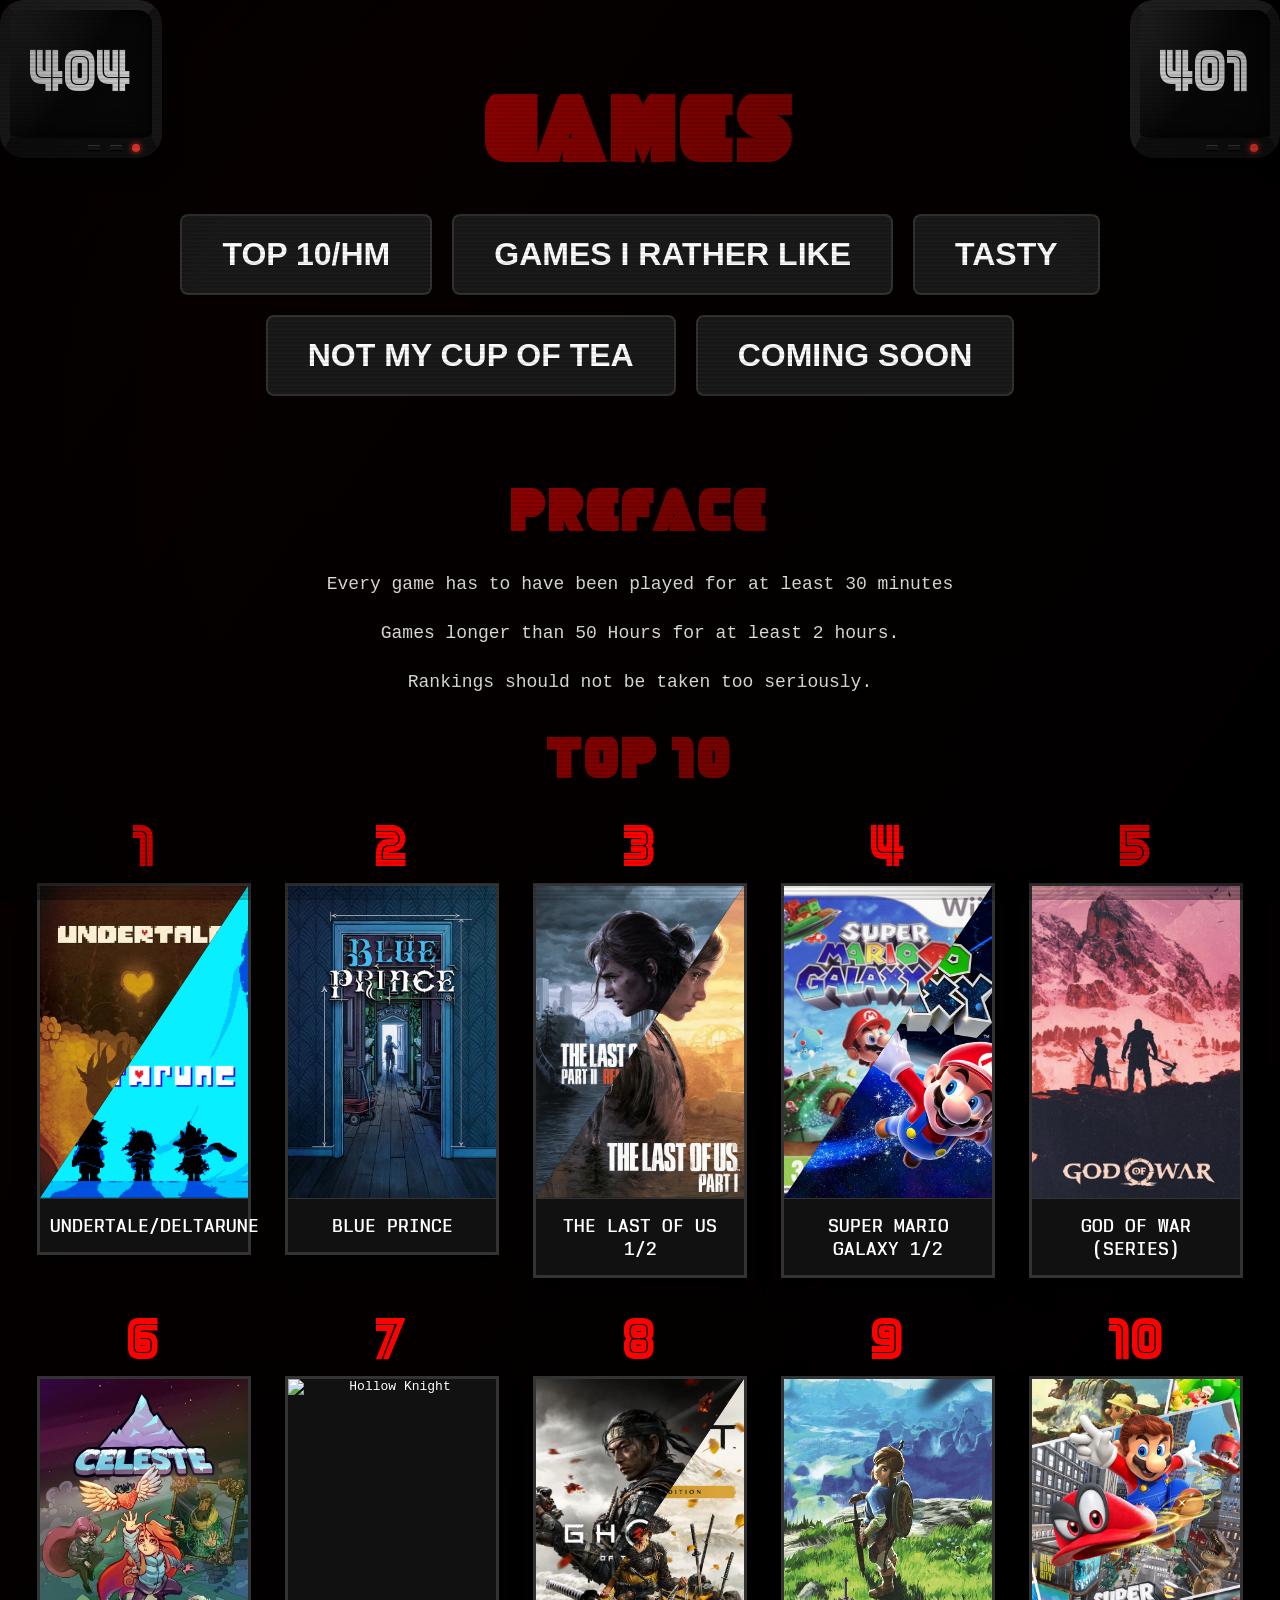
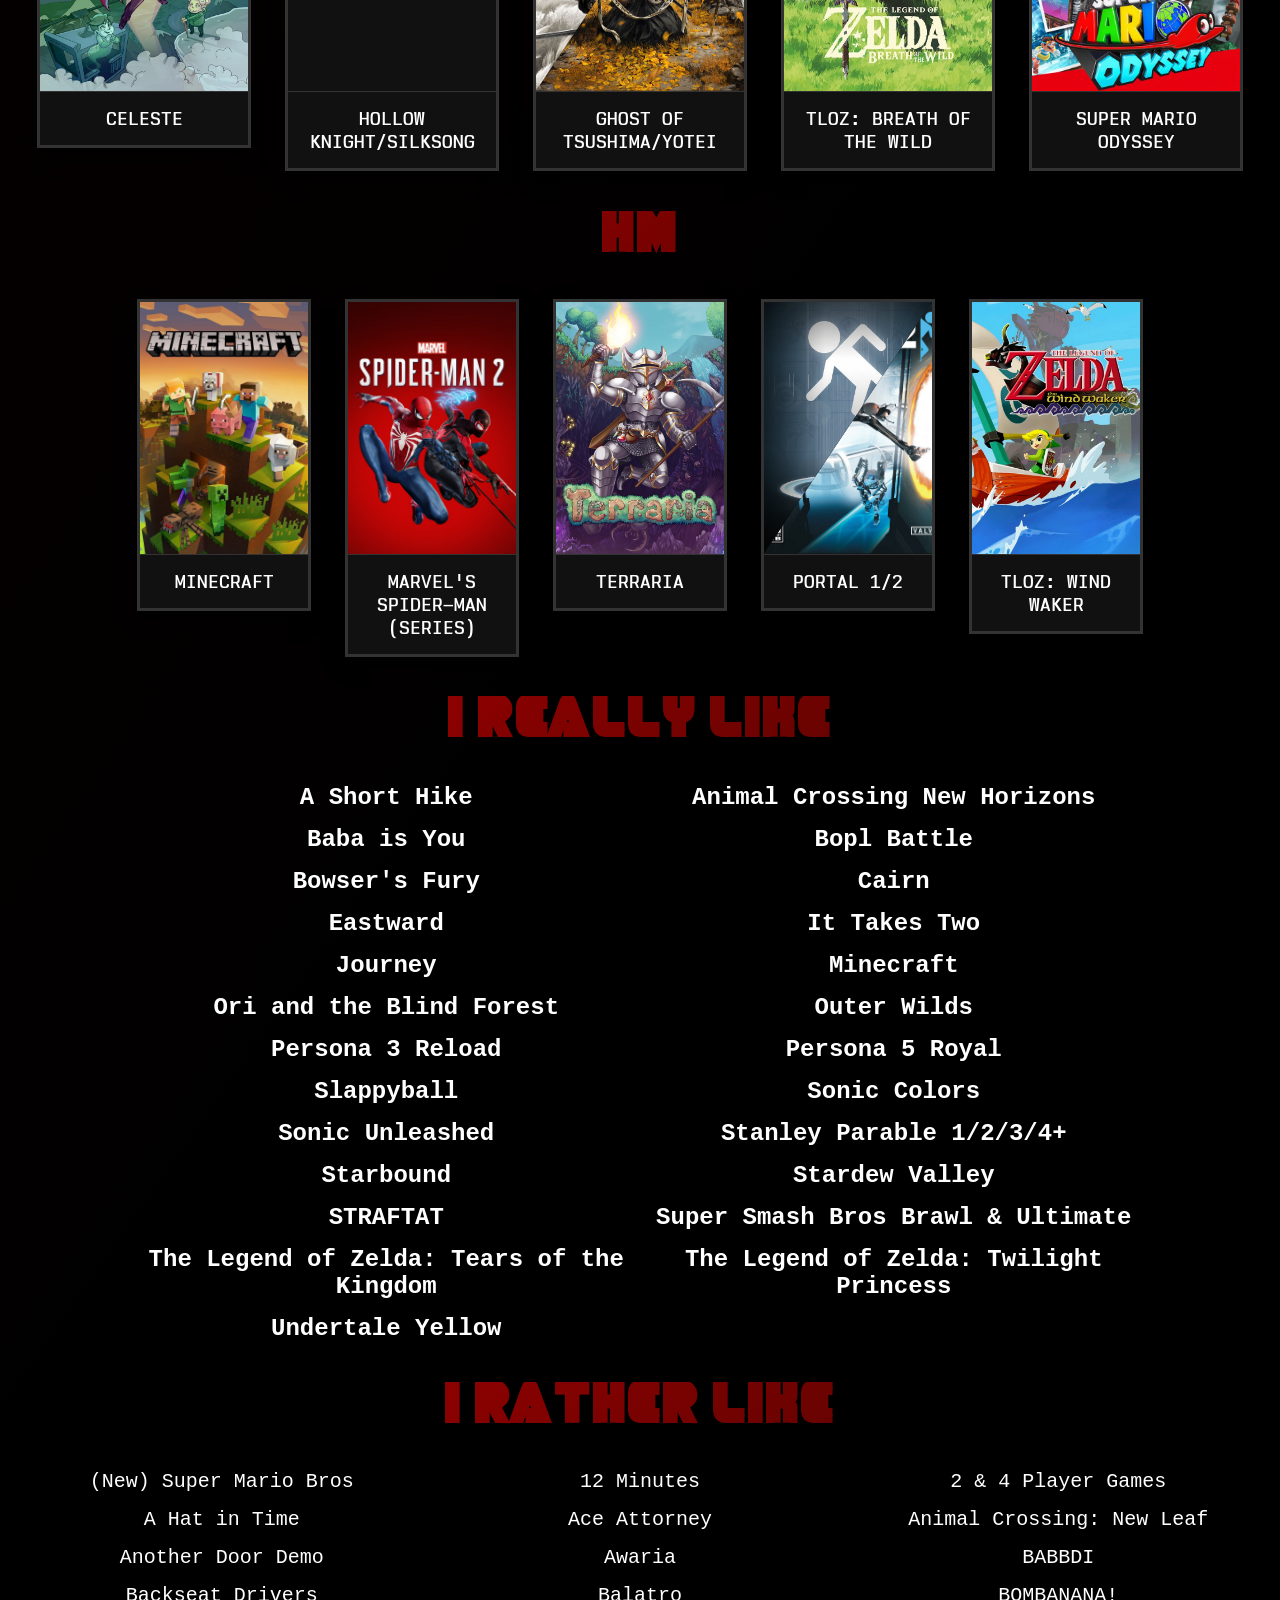
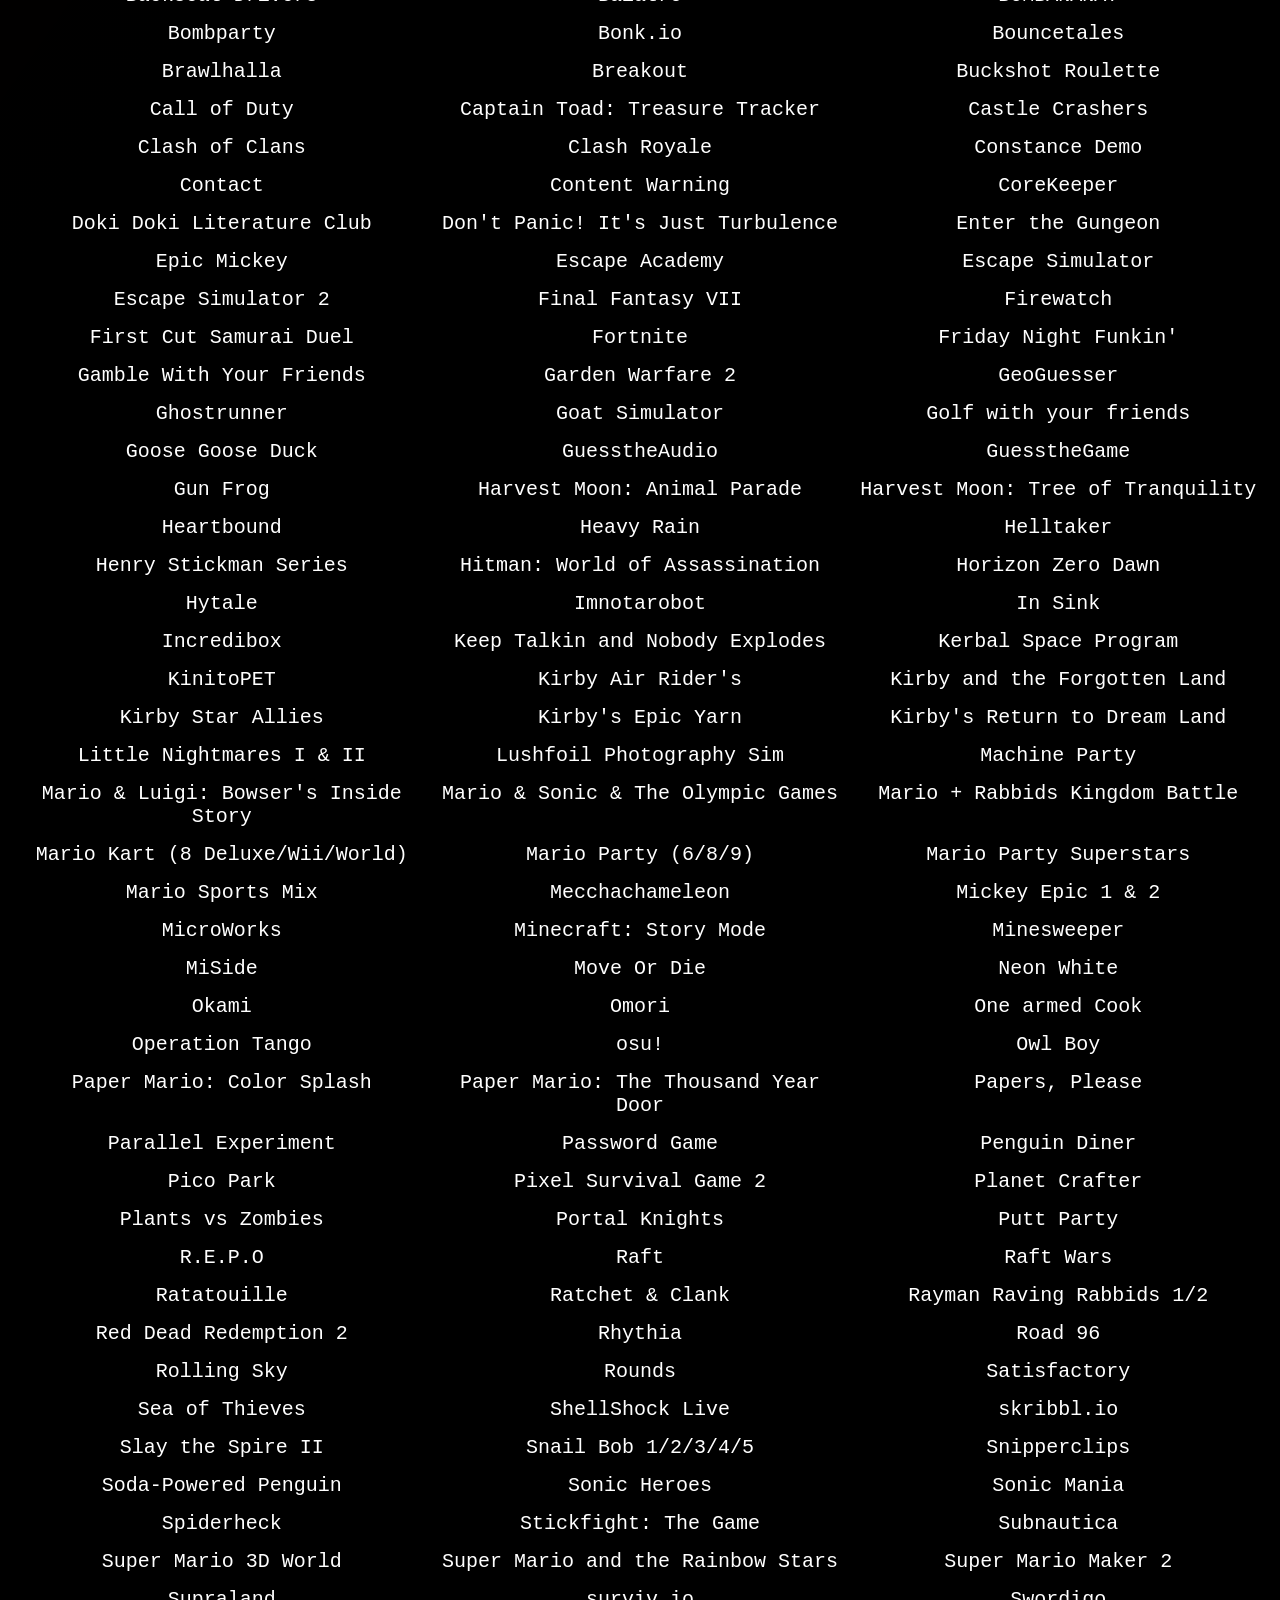
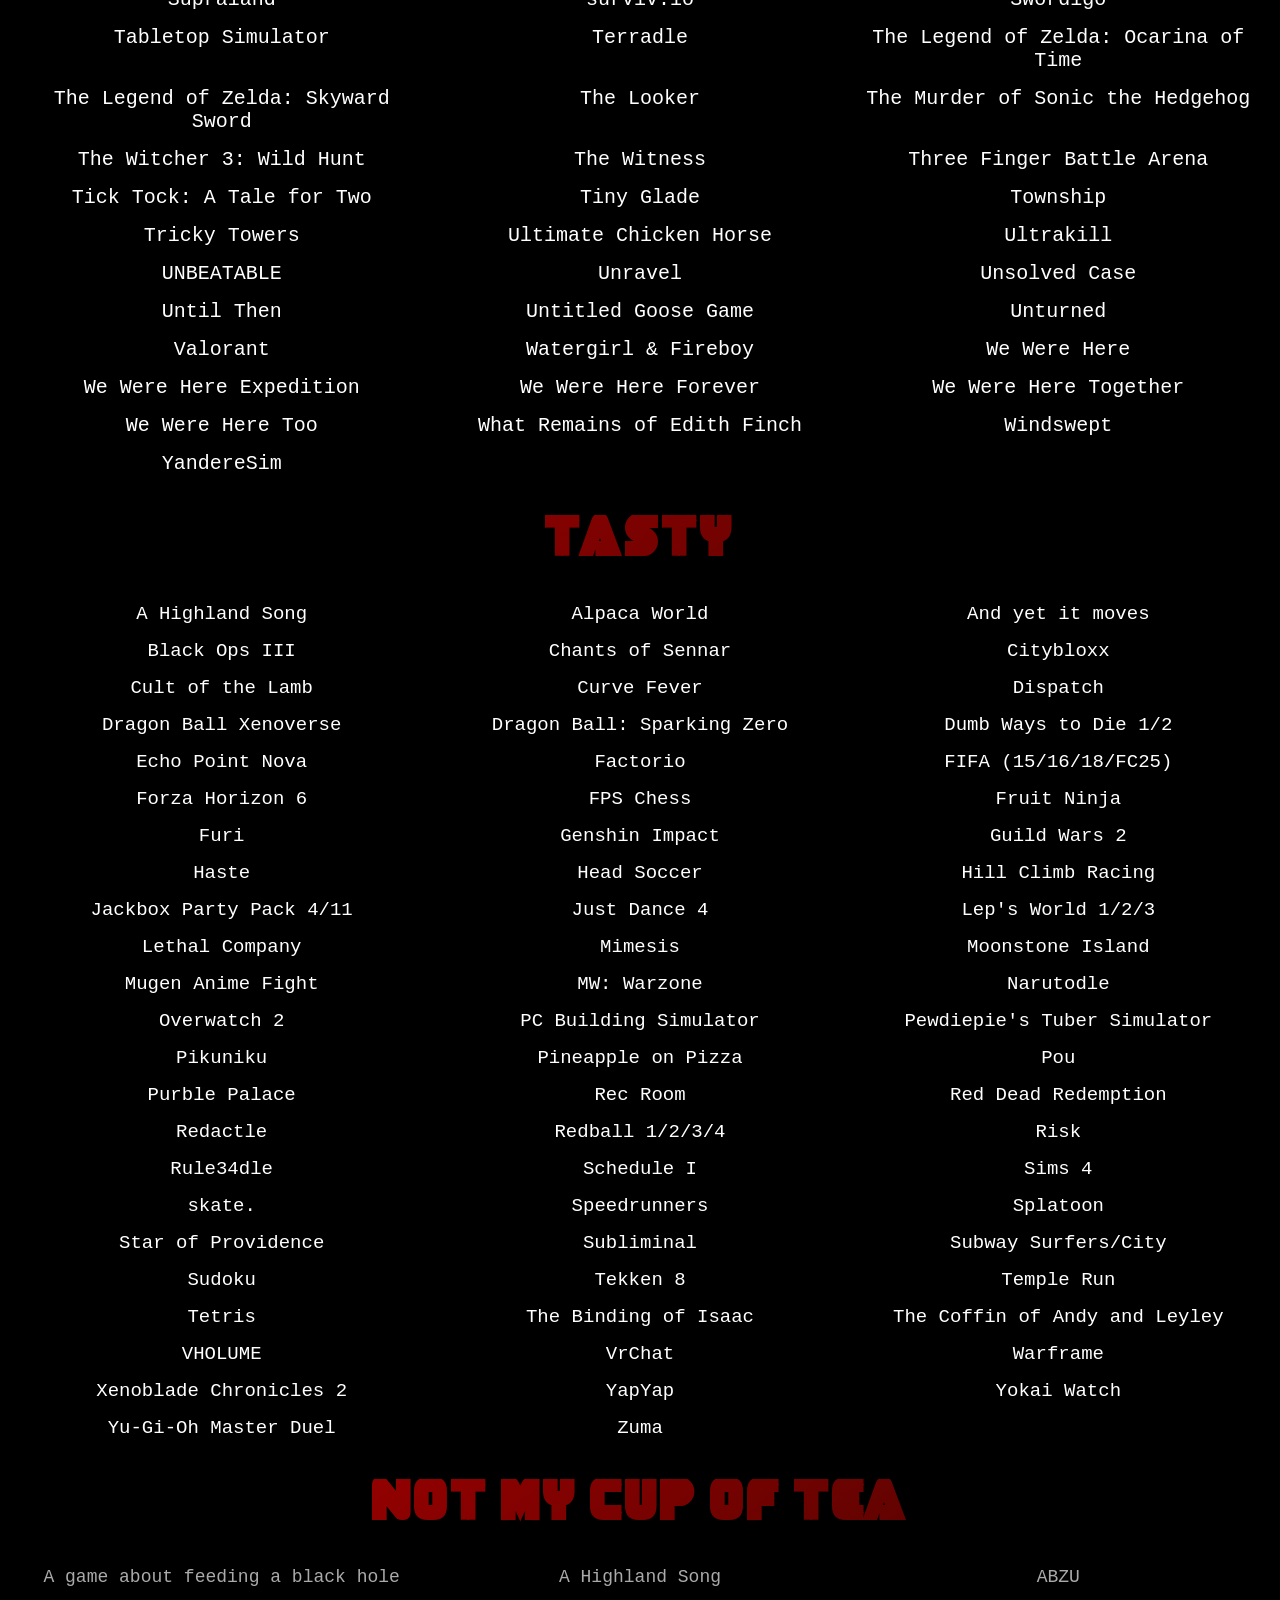
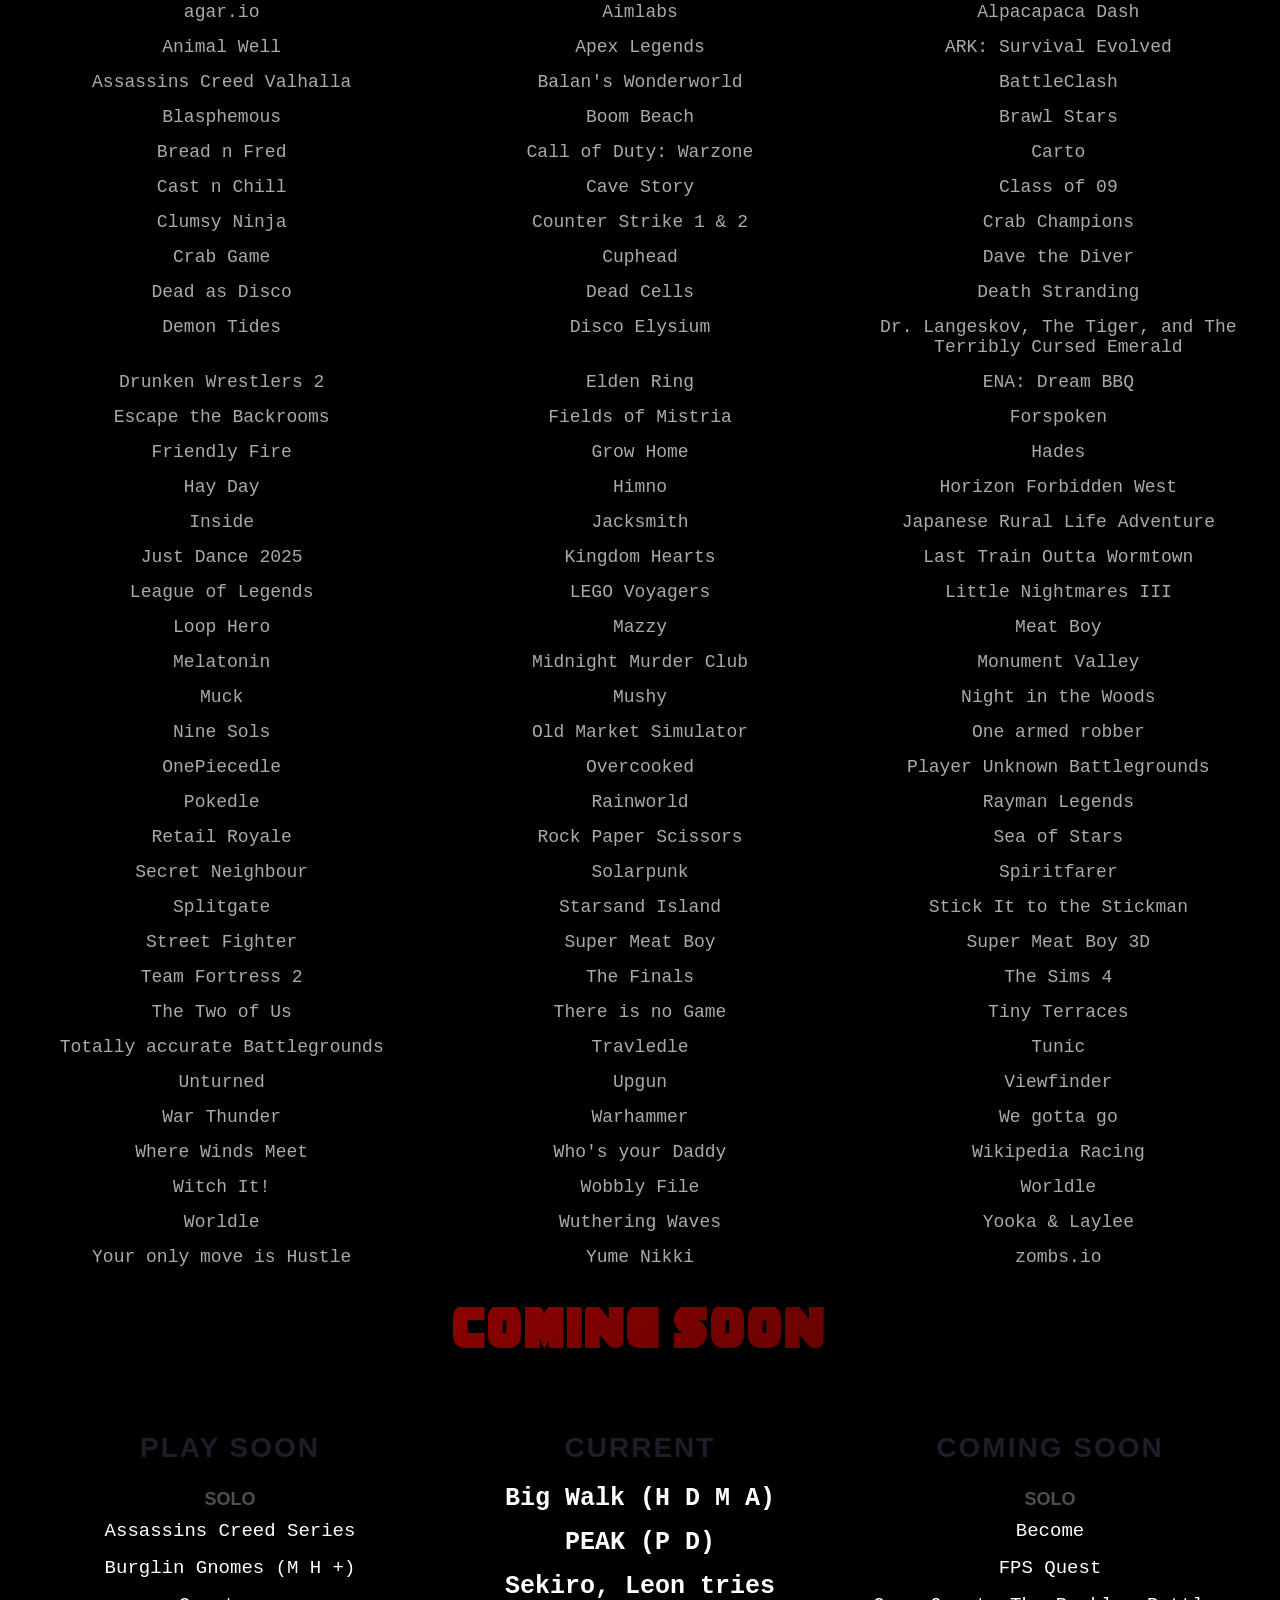
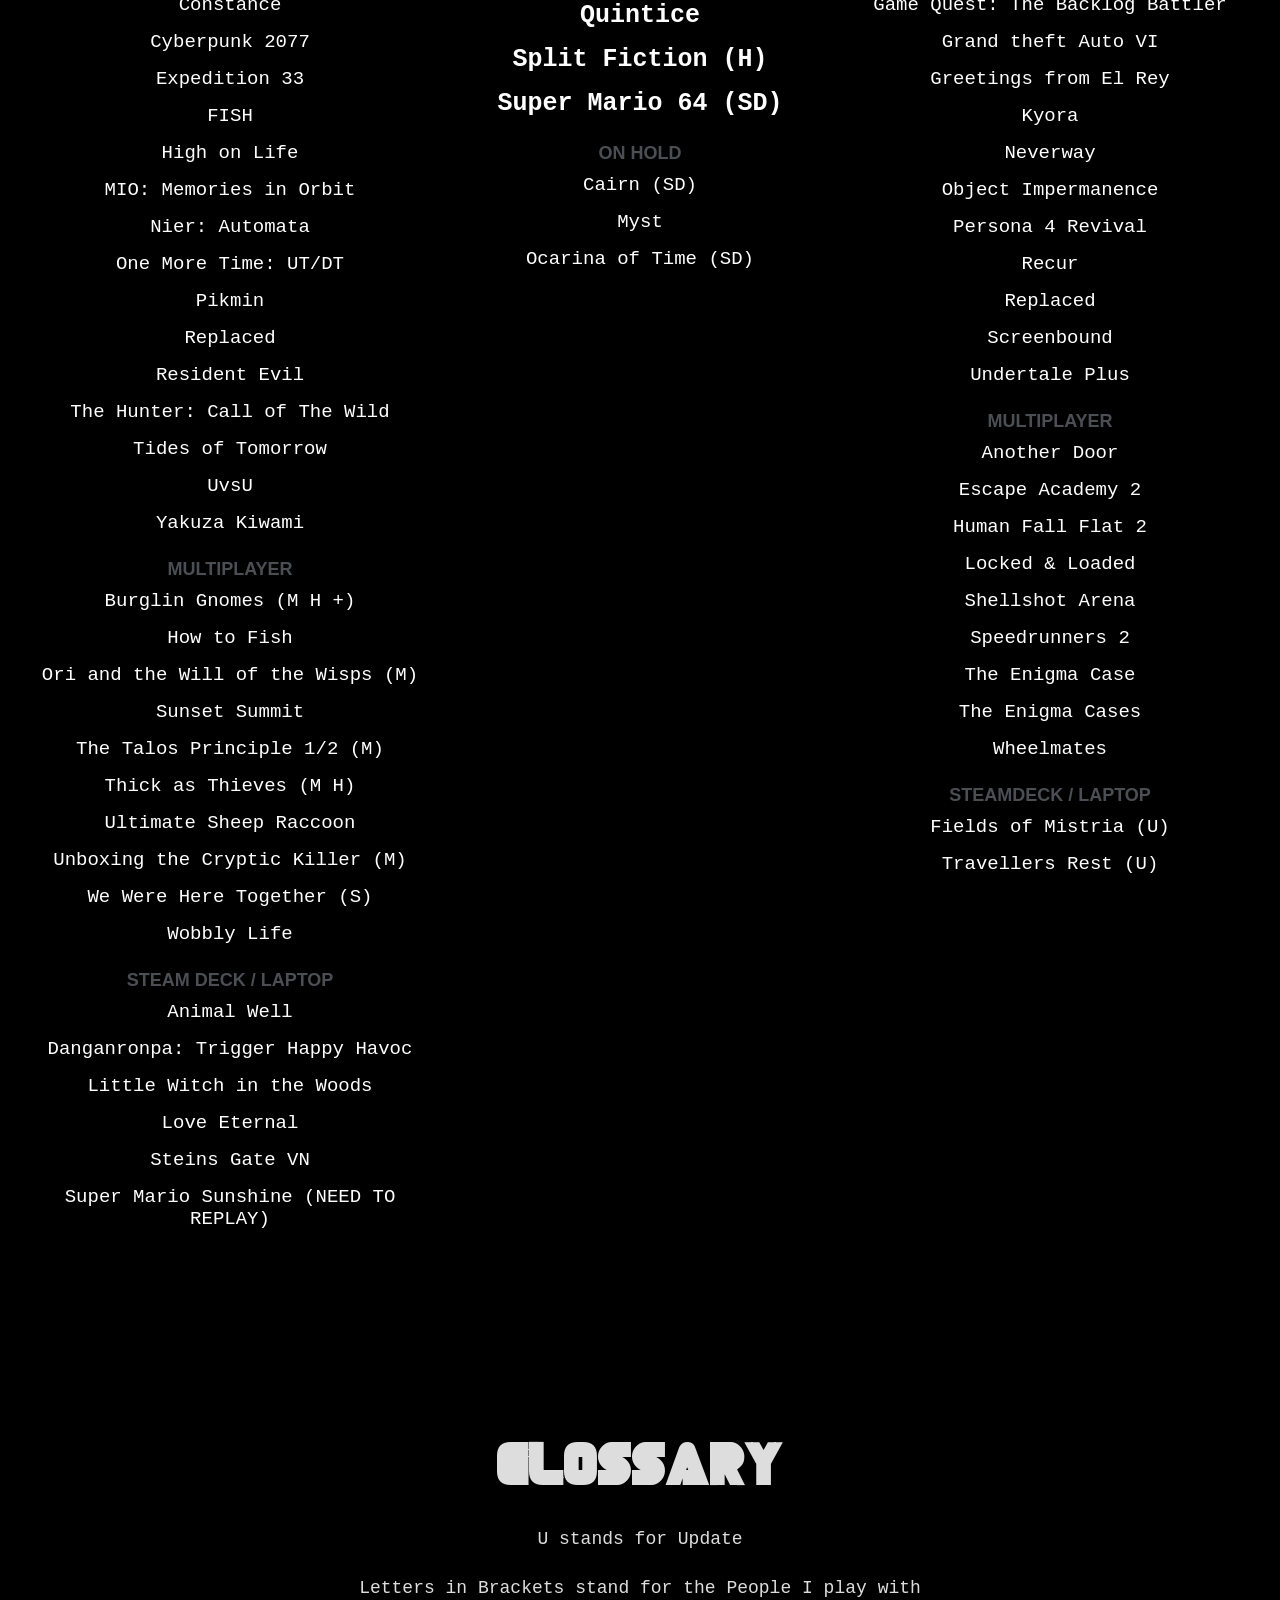
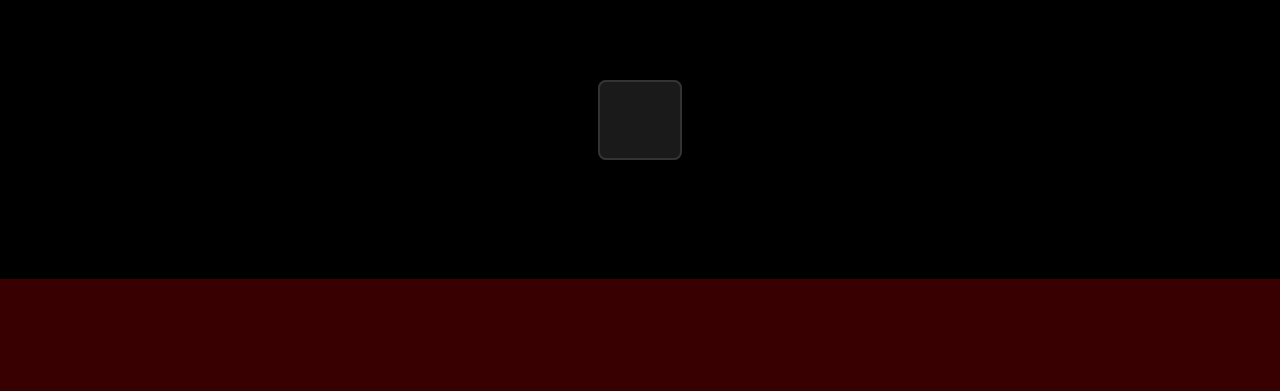
==== games.html @ c670c44f "Initial commit" ====
<!DOCTYPE html>
<html lang="en">
<head>
    <meta charset="UTF-8">
    <meta name="viewport" content="width=device-width, initial-scale=1.0">
    <title>Loe's Games</title>
    <link rel="stylesheet" href="style.css">
</head>
<body class="games-layout">

		        <a href="Loe404.html" class="back2">404
				
				<div class="control-panel">
        <div class="button"></div>
        <div class="button"></div>
        <div class="power-light"></div>
    </div>
				</a>
	
				<a href="admin.html" class="admin">401
				
						<div class="control-panel">
        <div class="button"></div>
        <div class="button"></div>
        <div class="power-light"></div>
		</div>
		</a>  
	</div>
	
	
    <h1>Games</h1>
    
	<nav class="table-of-contents">
        <a href="#top-10" class="toc-btn">Top 10/HM</a>
        <a href="#i-like" class="toc-btn">Games I Rather Like</a>
		<a href="#tasty" class="toc-btn">Tasty</a>
        <a href="#i-dislike" class="toc-btn">Not my Cup of Tea</a>
        <a href="#present" class="toc-btn">Coming Soon</a>
    </nav>
	
	<div id="preface" class="preface">
	
	<h2 class="preface-title"> Preface </h2>
	<p> Every game has to have been played for at least 30 minutes</p>
	<p> Games longer than 50 Hours for at least 2 hours. </p>
	<p> Rankings should not be taken too seriously. </p>
	
	</div>  <!-- PREFACE WITH TEXT EXPLAINING THE RULES -->
	
	<h2 id="top-10" class="section-title">Top 10</h2>
    
    <div class="games-shelf">
	
	<div class="game-item">
            <div class="game-rank">1</div> 
            <div class="cover-art-box split-cover">   <!-- first split cover --> <!-- first game top left, second bottom right -->
				<div class="image-wrapper">
                <img src="images/undertale-cover.jpg" alt="UNDERTALE" class="img-top-left" >
				
				<img src="images/deltarune-cover.png" alt="DELTARUNE" class="img-bottom-right" >
				</div>
                <div class="game-title">UNDERTALE/DELTARUNE</div>
            </div>
        </div>
	
	<div class="game-item">
            <div class="game-rank">2</div>
            <div class="cover-art-box">
                <img src="images/blueprince.jpg" alt="Blue Prince" loading="lazy">
                <div class="game-title">Blue Prince</div>
            </div>
        </div>
		
		
	<div class="game-item">
            <div class="game-rank">3</div>
			<div class="cover-art-box split-cover">   
			
            <div class="image-wrapper">
                <img src="images/tlou1-cover.jpg" alt="The Last of Us 1" class="img-bottom-right" >
				
				<img src="images/tlou2-cover.jpg" alt="The Last of Us 2" class="img-top-left">
				</div>
                <div class="game-title">The Last of Us 1/2</div>
            </div>
        </div>
		
	<div class="game-item">
            <div class="game-rank">4</div>
            <div class="cover-art-box split-cover">
                
            <div class="image-wrapper">
                <img src="images/mariogalaxy1-cover.jpg" alt="Mario Galaxy 1" class="img-bottom-right" >
				
				<img src="images/mariogalaxy2-cover.jpg" alt="Mario Galaxy 2" class="img-top-left">
				</div>
                <div class="game-title">Super Mario Galaxy 1/2</div>
            </div>
        </div>
		
	<div class="game-item">
            <div class="game-rank">5</div>
            <div class="cover-art-box">
                <img src="images/GodofWar.jpg" alt="God of War (Series)" loading="lazy">
                <div class="game-title">God of War (Series)</div>
            </div>
        </div>
		
	<div class="game-item">
            <div class="game-rank">6</div>
            <div class="cover-art-box">
                <img src="images/celeste.jpg" alt="Celeste" loading="lazy">
                <div class="game-title">Celeste</div>
            </div>
        </div>
		
	<div class="game-item">
            <div class="game-rank">7</div>
            <div class="cover-art-box split-cover">
                 <div class="image-wrapper">
                <img src="images/HollowKnight-cover.jpg" alt="Hollow Knight" class="img-top-left" >
				
				<img src="images/HollowKnightSilksong-cover.jpg" alt="Hollow Knight Silksong" class="img-bottom-right">
				</div>
				<div class="game-title">Hollow Knight/Silksong</div>
        </div>
		</div>
	<div class="game-item">
            <div class="game-rank">8</div>
            <div class="cover-art-box split-cover">
			<div class="image-wrapper">
                <img src="images/ghostoftsushima-cover.jpg" alt="Ghost of Tsushima" class="img-top-left">
				
				<img src="images/ghostofyotei-cover.jpg" alt="Ghost of Yotei" class="img-bottom-right">
			</div>
                <div class="game-title">Ghost of Tsushima/Yotei</div>  
            </div>
        </div>
		
	<div class="game-item">
            <div class="game-rank">9</div>
            <div class="cover-art-box">
                <img src="images/tloz-botw.jpg" alt="TLOZ: Breath of the Wild" loading="lazy">
                <div class="game-title">TLOZ: Breath of the Wild</div>
            </div>
        </div>
		
	<div class="game-item">
            <div class="game-rank">10</div>
            <div class="cover-art-box">
                <img src="images/mario-odyssey.jpg" alt="Super Mario Odyssey" loading="lazy">
                <div class="game-title">Super Mario Odyssey</div>
            </div>
        </div>
		
	
    </div>
	
		<h2 id="HM" class="section-title">HM</h2>

 <!-- HM A BIT SMALLER 5 GAMES -->
   <div class="HM-shelf">
   
    	<div class="HM-game-item">
            <div class="HM-cover-art-box">
                <img src="images/minecraft-cover.jpg" alt="" loading="lazy">
                <div class="HM-game-title">Minecraft</div>
            </div>
        </div>
		
		    	<div class="HM-game-item">
            <div class="HM-cover-art-box">
                <img src="images/marvelspiderman-cover.jpg" alt="" loading="lazy">
                <div class="HM-game-title">Marvel's Spider-man (Series)</div>
            </div>
        </div>
		
		    	<div class="HM-game-item">
            <div class="HM-cover-art-box">
                <img src="images/terraria-cover.png" alt="" loading="lazy">
                <div class="HM-game-title">Terraria</div>
            </div>
        </div>

		    	<div class="HM-game-item">
            <div class="HM-cover-art-box split-cover">
			  <div class="image-wrapper">
			<img src="images/portal1-cover.jpg" alt="Portal 1" class="img-top-left">
                <img src="images/portal2-cover.jpg" alt="Portal 2" class="img-bottom-right">
                
            </div>
			<div class="HM-game-title">Portal 1/2</div>
        </div>
		
		
		</div>
		    	<div class="HM-game-item">
            <div class="HM-cover-art-box">
                <img src="images/windwaker-cover.jpg" alt="" loading="lazy">
                <div class="HM-game-title">TLOZ: Wind Waker</div>
            </div>
        </div>
		
 </div>
   <!-- I REALLY LIKE I LIEK AND NOT MY CUP OF TEA -->
   
   <div class="text-tiers-container">
   
   	<h2 id="i-really-like" class="section-title">I Really Like</h2>
	
	<div id="grid-really-like" class="tier-grid">
    <!-- JavaScript does the rest-->
	</div>
	
	<h2 id="i-like" class="section-title">I Rather Like</h2>
    <div id="grid-like" class="tier-grid">
    <!-- JavaScript does the rest-->
    </div>
	
	<h2 id="tasty" class="section-title">Tasty</h2>
    <div id="grid-tasty" class="tier-grid">
    <!-- JavaScript does the rest -->
  </div>
  
   	<h2 id="i-dislike" class="section-title">Not my Cup of Tea</h2>
	<div id="grid-dislike" class="tier-grid">
    <!-- JavaScript does the rest -->
  </div>

	</div> 
	<!-- END OF THE THREE -->
	
	
	<h2 id="present" class="section-title">Coming Soon</h2>
	
	<div class="three-column-layout"> <!-- big grid -->
	
	<div class="layout-column"> <!-- left -->
	
		<h4>PLAY SOON</h4>
		
		<h5>Solo</h5>
	<div id="grid-playsoon" class="tier-grid narrow-grid">
    <!-- JavaScript does the rest-->
    </div>
	
		<h5>Multiplayer</h5>
		<div id="grid-playsoonM" class="tier-grid narrow-grid">
    <!-- JavaScript does the rest-->
    </div>
	    <h5>Steam Deck / Laptop</h5>
	<div id="grid-playsoonSD" class="tier-grid narrow-grid">
    <!-- JavaScript does the rest-->
    </div>
	
	</div>
	
	<div class="layout-column">  <!-- MIDDLE -->
	
	
		<h4>CURRENT</h4>
		
		<div id="grid-current" class="tier-grid narrow-grid">
    <!-- JavaScript does the rest-->
    </div>
			<h5> ON HOLD </h5>
		<div id="grid-onhold" class="tier-grid narrow-grid">
    <!-- JavaScript does the rest-->
    </div>
	
	</div>
	
		<div class="layout-column"> <!-- RIGHT -->
	
	  <h4>COMING SOON</h4>
	  		<h5>Solo</h5>

	<div id="grid-comesoon" class="tier-grid narrow-grid">
    <!-- JavaScript does the rest-->
    </div>
			<h5>Multiplayer</h5>
     <div id="grid-comesoonM" class="tier-grid narrow-grid">
    <!-- JavaScript does the rest-->
    </div>
	
	   <h5>Steamdeck / Laptop</h5>

	     <div id="grid-comesoonSD" class="tier-grid narrow-grid">
    <!-- JavaScript does the rest-->
    </div>
	
	</div> 
	
	
	</div>
		
	<div id="glossary" class="glossary">
	
	<h3 class="glossary-title"> Glossary </h3>
	
		<p> U stands for Update </p>
        <p> Letters in Brackets stand for the People I play with </p>

	</div>
	
	
    <div style="text-align: center; margin: 100px 0;">
        <a href="games.html" class="toc-btn"></a>
    </div>
	
	<script src="script.js"></script>  <!-- MIGHT HAVE TO BE AT THE ACTUAL END -->

</body>
</html>
---- style.css ----
@font-face {
		font-family: 'mr-robot';
		src: url('fonts/mr-robot.ttf') format('truetype'); 
}

@font-face {
	font-family: 'NordwandMono';
		src: url('fonts/NordwandMono-SemiBold.ttf') format('truetype'); 
}

body /*the base*/ {
    font-family: monospace; 
    text-align: center;
    background-color: #050505;
    color: #ffffff;
	margin: 0; /* no more browser margin */
	min-height: 100vh; /* forced fit*/
    padding: 40px 20px;
	box-sizing: border-box; 
	
		background: linear-gradient(		/*the light from top left */
	125deg, 
        rgba(0, 0, 0, 0.85) 0%, 
        rgba(0, 0, 0, 1) 30%
    );
}

.container-grid {
    display: grid;
    grid-template-columns: repeat(2, 1fr); /*2 equal columns */
    gap: 20px; /* Space between */
    max-width: 600px;
    margin: 40px auto 0 auto; /* Centers */
}

.card::before {
	content: "";
    position: absolute;
    top: 0;
    left: 0;
    width: 100%;
    height: 100%;
	
	background: linear-gradient(
	125deg, 
        rgba(255, 255, 255, 0.15) 0%, 
        rgba(255, 255, 255, 0) 50%
    );
	pointer-events: none;
	z-index: 1;
	
	border-radius: 14px 14px 4px 4px;
}
.card {
    background-color: #0a0a0a;
    padding: 40px 20px;
    border-radius: 24px;
    text-decoration: none; /* Removes blue */
    color: inherit; /* color inherited */
	
	border-top: 10px solid #2a2a2a;  /*crt screens effect*/
	border-left: 10px solid #222;
    border-right: 10px solid #1a1a1a;
    border-bottom: 20px solid #111;
	position: relative;
	/* overflow: hidden; */
	
	box-shadow: 
        inset 0 0 25px rgba(0, 0, 0, 0.9), 
        0 8px 20px rgba(0, 0, 0, 0.7);
		
    transition: transform 0.3s ease, box-shadow 0.3s ease;    /* hover effect smooth */
	/* box-shadow: 0 4px 15px rgba(0,0,0,0.6); old one*/
}

/* hover over a container */
.card:hover {
    transform: translateY(-8px); /*slightly up */
    box-shadow: 0 12px 24px rgba(0, 0, 0, 0.6); /* shadow  */
    background-color: #252525; /* lightens */
}

.card h2 {
    font-family: 'Montserrat', sans-serif;
	font-weight: 900;
    letter-spacing: 3px;
    margin-bottom: 5px; 
	font-size: 35px;
	text-transform: uppercase;
	
	position: relative;
    z-index: 2;
}

.card p {
	font-family: 'NordwandMono', monospace;
	opacity: 0; 
    transform: translateY(10px); 
    transition: all 0.3s ease;

	position: relative;
	z-index: 2;	
}
.card:hover p {
	opacity: 1;
	transform: translateY(0);
}

h1 {
	font-family: 'mr-robot', monospace;
	font-size: 5rem;
	letter-spacing: 3px;
	text-transform: uppercase;
	margin-bottom: 40px;
	
	-webkit-background-clip: text;  /*gradient */
	background-clip: text;
	background-image: linear-gradient(320deg, #440401, #af0000); /*so all light comes from same direction*/
	
	color: transparent;
}


body:after /*crt effect*/ {
	content: "";
	position: fixed; /* locks it to the screen even if you scroll */
	top: 0;
	left: 0;
	width: 100vw;
	height: 100vh;
	pointer-events: none; /*click through effect */
	z-index: 99; 
	background: 
		repeating-linear-gradient(
			to bottom,
			rgba(255, 255, 255, 0),
            rgba(255, 255, 255, 0) 2px,
            rgba(0, 0, 0, 0.1) 2px,
            rgba(0, 0, 0, 0.1) 4px
        ),
        radial-gradient(
            circle, 
            rgba(0,0,0,0) 60%, 
            rgba(0,0,0,0.4) 100%
        );
		
		background-size: auto, 100% 100%;
    background-repeat: repeat, no-repeat;
}

.control-panel {
	position: absolute;
    bottom: -14px; 
    right: 12px;
    display: flex;
    gap: 10px; 
    align-items: center;
    z-index: 3; /* above glare */
}

.button {
    width: 12px;
    height: 4px;
    background-color: #1a1a1a;
    border-top: 1px solid #3a3a3a;
    border-bottom: 1px solid #000; 
    border-radius: 1px;
}

.power-light {
    width: 8px;
    height: 8px;
    border-radius: 50%;
    background-color: #ff3b30; 
    box-shadow: 0 0 6px #ff3b30; 
    transition: background-color 0.3s ease, box-shadow 0.3s ease;
}

.card:hover .power-light {
    background-color: #34c759; 
    box-shadow: 0 0 10px #34c759; 
}







/* GAMES HTML FILE --------------------------------------------- */

 body.games-layout {
	background-color: #380001;
	min-height: 1000vh;
	
}



h2 {
	font-family: 'mr-robot', monospace;
	font-size: 6rem;
	letter-spacing: 3px;
	text-transform: uppercase;
	margin-bottom: 40px;
	
	-webkit-background-clip: text;  /*gradient */
	background-clip: text;
	background-image: linear-gradient(320deg, #440401, #af0000); /*so all light comes from same direction*/
	
	color: transparent;
	text-align: center;
}

.table-of-contents {
    display: flex;
    flex-wrap: wrap; 
    gap: 20px;
    justify-content: center; 
    margin: 40px 0 80px 0; 
}

/* Buttons */
.toc-btn {
    font-family: 'Montserrat', sans-serif;
    font-weight: 900;
    font-size: 2rem;
    color: #ffffff;
    text-decoration: none;
    text-transform: uppercase;
    padding: 20px 40px;
    background-color: #1a1a1a;          /*TO DO: NEEDS SOME WORK */
    border: 2px solid #333;
    border-radius: 8px;
    transition: all 0.2s ease;
}

/* Hover Effect */
.toc-btn:hover {
    background-color: #ffffff;
    color: #000000; /* Inverts */
    transform: scale(1.05); /* enlarges */
}

/* Section Titles */
.section-title {
    font-family: 'mr-robot', monospace; 
    font-size: 3rem;
    margin-bottom: 40px;
    text-align: position;
}
/* SHEEELF */
.games-shelf {
    display: grid;
    /* automatically fits as many 200px columns as possible. If the screen shrinks, they wrap to the next row. */
    grid-template-columns: repeat(auto-fit, minmax(200px, 1fr));
    gap: 40px;
    max-width: 1200px;
    margin: 0 auto; /* Centers */
    padding: 0 20px;
}
/*  single game block */
.game-item {
    display: flex;
    flex-direction: column;
    align-items: center;
}
.game-rank {
    font-family: 'mr-robot', monospace; 
    font-size: 3rem;
    color: #ff0000;    /* TO DO: MAYBE DARKEN */
    margin-bottom: 10px;
}
/*  Frame */
.cover-art-box {
    width: 100%;
    border: 3px solid #333; /* thin frame */
    box-shadow: 0 8px 16px rgba(0, 0, 0, 0.8); /* shadow*/
    background-color: #111;
    display: flex;
    flex-direction: column;
}

/* The Image itself */
.cover-art-box img {
    width: 100%;
    aspect-ratio: 2 / 3; /* Forces standard vertical cover dimensions */
    object-fit: cover; /* Prevents the image from stretching weirdly */
    border-bottom: 1px solid #333; /* The line separating the image from the title box */
}

/* The Connected Name Box */
.game-title {
    font-family: 'NordwandMono', monospace; 
    text-align: center;
    padding: 15px 10px;
    font-size: 1.1rem;
    color: #fff;
    text-transform: uppercase;
}




/* BACK BUTTON V2 */
.back2::before {
	content: "";
    position: absolute;
    top: 0;
    left: 0;
    width: 100%;
    height: 100%;
	
	background: linear-gradient(
	125deg, 
        rgba(255, 255, 255, 0.15) 0%, 
        rgba(255, 255, 255, 0) 50%
    );
	pointer-events: none;
	z-index: 1;
	
	border-radius: 14px 14px 4px 4px;
}
.back2 {
    font-family: 'mr-robot', monospace; 
    font-size: 3rem;
    margin-bottom: 40px;
    text-align: center;
	
	
    background-color: #0a0a0a;
    padding: 40px 20px;
    border-radius: 24px;
    text-decoration: none; /* Removes blue */
    color: inherit; /* color inherited */
	
	border-top: 10px solid #2a2a2a;  /*crt screens effect*/
	border-left: 10px solid #222;
    border-right: 10px solid #1a1a1a;
    border-bottom: 20px solid #111;

	position: absolute;
	top: 0;
	left: 0;
	/* overflow: hidden; */
	
	box-shadow: 
        inset 0 0 25px rgba(0, 0, 0, 0.9), 
        0 8px 20px rgba(0, 0, 0, 0.7);
		
    transition: transform 0.3s ease, box-shadow 0.3s ease;    /* hover effect smooth */
	/* box-shadow: 0 4px 15px rgba(0,0,0,0.6); old one*/
}
.back2:hover {
    transform: translateY(-8px); /*slightly up */
    box-shadow: 0 12px 24px rgba(0, 0, 0, 0.6); /* shadow  */
    background-color: #252525; /* lightens */
}

.back2:hover .power-light {
    background-color: #34c759; 
    box-shadow: 0 0 10px #34c759; 
}

   /* ADMIN BUTTON */
   
   .admin::before {
	content: "";
    position: absolute;
    top: 0;
    left: 0;
    width: 100%;
    height: 100%;
	
	background: linear-gradient(
	125deg, 
        rgba(255, 255, 255, 0.15) 0%, 
        rgba(255, 255, 255, 0) 50%
    );
	pointer-events: none;
	z-index: 1;
	
	border-radius: 14px 14px 4px 4px;
}
.admin {
    font-family: 'mr-robot', monospace; 
    font-size: 3rem;
    margin-bottom: 40px;
	
	
    background-color: #0a0a0a;
    padding: 40px 20px;
    border-radius: 24px;
    text-decoration: none; /* Removes blue */
    color: inherit; /* color inherited */
	
	border-top: 10px solid #2a2a2a;  /*crt screens effect*/
	border-left: 10px solid #222;
    border-right: 10px solid #1a1a1a;
    border-bottom: 20px solid #111;
	position: absolute;
	top: 0;
	right: 0;
	/* overflow: hidden; */
	
	box-shadow: 
        inset 0 0 25px rgba(0, 0, 0, 0.9), 
        0 8px 20px rgba(0, 0, 0, 0.7);
		
    transition: transform 0.3s ease, box-shadow 0.3s ease;    /* hover effect smooth */
	/* box-shadow: 0 4px 15px rgba(0,0,0,0.6); old one*/
}
.admin:hover {
    transform: translateY(-8px); /*slightly up */
    box-shadow: 0 12px 24px rgba(0, 0, 0, 0.6); /* shadow  */
    background-color: #252525; /* lightens */
}

.admin:hover .power-light {
    background-color: #34c759; 
    box-shadow: 0 0 10px #34c759; 
}

 
/* --------------------- HM SHELF --------------------------- */

.HM-shelf {
    display: grid;
    grid-template-columns: repeat(auto-fit, minmax(100px, 1fr));
    gap: 40px;
    max-width: 1000px;
    margin: 0 auto; 
    padding: 0 20px;
}
/*  single game block */
.HM-game-item {
    display: flex;
    flex-direction: column;
    align-items: center;
}
/* NOT NEEDED PROB? .HM-game-rank {
    font-family: 'mr-robot', monospace; 
    font-size: 3rem;
    color: #ff0000;    /* TO DO: MAYBE DARKEN */
  /*  margin-bottom: 10px;
} */ 
/*  Frame */
.HM-cover-art-box {
    width: 100%;
    border: 3px solid #333; /* thin frame */
    box-shadow: 0 8px 16px rgba(0, 0, 0, 0.8); /* shadow*/
    background-color: #111;
    display: flex;
    flex-direction: column;
}

/* The Image itself */
.HM-cover-art-box img {
    width: 100%;
    aspect-ratio: 2 / 3; /* Forces standard vertical cover dimensions */
    object-fit: cover; /* Prevents the image from stretching weirdly */
    border-bottom: 1px solid #333; /* The line separating the image from the title box */
}

/* The Connected Name Box */
.HM-game-title {
    font-family: 'NordwandMono', monospace; 
    text-align: center;
    padding: 15px 10px;
    font-size: 1.1rem;
    color: #fff;
    text-transform: uppercase;
}


/* IMAAAAAAAAAAAAAAAAAAGES ---------------------------- */

.split-cover .image-wrapper {
    position: relative;
    width: 100%;
    aspect-ratio: 2 / 3;
    border-bottom: 1px solid #333; 
}

.split-cover .image-wrapper img {
    position: absolute;
    top: 0;
    left: 0;
    width: 100%;
    height: 100%;
    object-fit: cover;
    border-bottom: none; /* removes border */
}

.split-cover .img-top-left {
    clip-path: polygon(0 0, 100% 0, 0 100%);
    z-index: 2; /* on top */
}

.split-cover .img-bottom-right {
    clip-path: polygon(100% 0, 100% 100%, 0 100%);
    z-index: 1;
}

/* .split-cover .image-wrapper::after {
    content: "";
    position: absolute;
    top: 0;
    left: 0;
    width: 100%;
    height: 100%;
    background: linear-gradient(to top left, transparent 49.5%, #ff0000 49.5%, #ff0000 50.5%, transparent 50.5%);
    z-index: 3;
    pointer-events: none;
} */




/* THE TIER CONTAINERSSSSSSSSSSSSSSSSSSSSSSSSSSSSSSSSSSSSSSSSSSS */

/* 1. Base Grid Setup */
.tier-grid {
  display: grid;
  gap: 15px; /* Adds space between the games */
  max-width: 1000px; /* Controls how far out the columns spread */
  margin: 0 auto; /* Centers the entire grid container on the page */
  justify-items: center; /* Centers the text horizontally inside its column */
  text-align: center; 
}

/* 2. Set Column Layouts */
#grid-really-like {
  grid-template-columns: repeat(2, 1fr); /* 2 equal columns */
}

#grid-like, #grid-dislike, #grid-tasty {
  max-width: 1500px;
  grid-template-columns: repeat(3, 1fr); /* 3 equal columns */
}

/* 3. Text Styling */
#grid-really-like div {
  font-size: 24px;
  font-weight: bold;
}

#grid-like div {
  font-size: 20px;
}

#grid-tasty div {
  font-size: 19px;
}

#grid-playsoon, #grid-comesoon, #grid-playsoonSD, #grid-playsoonM, #grid-comesoonSD, #grid-comesoonM, #grid-onhold div {
  font-size: 19px;
}

#grid-dislike div {
  max-width: 1500px;
  font-size: 18px;
  color: #aaaaaa;
}

#grid-current div {
  font-size: 25px;
  font-weight: bold;
}


/* Container holding three */
.three-column-layout {
  display: grid;
  grid-template-columns: repeat(3, 1fr);
  gap: 30px;
  max-width: 1200px; 
  margin: 40px auto;
  align-items: start; /* Prevents columnsstretching vertically */
}

.layout-column h4 {
  color: #1d1e27;
  font-family: Impact, sans-serif;
  text-transform: uppercase;
  letter-spacing: 2px;
  text-align: center;
  margin-bottom: 20px;
  font-size: 28px;
}

.layout-column h5 {
  color: #4b4e53;
  font-family: Impact, sans-serif;
  text-transform: uppercase;
  text-align: center;
  margin-top: 25px;
  margin-bottom: 10px;
  font-size: 18px;
}

.narrow-grid {
  grid-template-columns: 1fr !important; /* Forces lists to be single column */
  font-size: 16px;
}

/*preface and glossary */

.preface-title {
    font-family: 'mr-robot', monospace; 
    font-size: 3rem;
    margin-bottom: 10px;
    text-align: position;
}

.glossary-title {
    font-family: 'mr-robot', monospace; 
    font-size: 3rem;
	margin-top: 200px;
    margin-bottom: 10px;
    text-align: position;
}

.glossary {
  max-width: 800px; /* Prevents the text from stretching too far across the screen */
  margin: 40px auto; /* Adds space above/below and centers the block on the page */
  color: #dddddd; /* A soft white/grey is usually better for reading than pure white */
  line-height: 1.6; /* Adds breathing room between the lines of text */
  text-align: center; /* Change this to 'left' if you prefer a traditional look */
}

.glossary p {
  margin-bottom: 20px; /* Controls the space between paragraphs */
    font-size: 18px;

}

.preface {
  max-width: 800px; /* Prevents the text from stretching too far across the screen */
  margin: 40px auto; /* Adds space above/below and centers the block on the page */
  color: #dddddd; /* A soft white/grey is usually better for reading than pure white */
  line-height: 1.6; /* Adds breathing room between the lines of text */
  text-align: center; /* Change this to 'left' if you prefer a traditional look */
}

.preface p {
  margin-bottom: 20px; /* Controls the space between paragraphs */
  font-size: 18px;
}













/* SHOOOOOOOOOOOOOOOOOOOOOOOOOOOOOOOOOOOOOWS SHOWS SHOWS SHOWS.HTML ------------------------------------------------------------------------------ */
/* SHOOOOOOOOOOOOOOOOOOOOOOOOOOOOOOOOOOOOOWS SHOWS SHOWS SHOWS.HTML ------------------------------------------------------------------------------ */
/* SHOOOOOOOOOOOOOOOOOOOOOOOOOOOOOOOOOOOOOWS SHOWS SHOWS SHOWS.HTML ------------------------------------------------------------------------------ */
/* SHOOOOOOOOOOOOOOOOOOOOOOOOOOOOOOOOOOOOOWS SHOWS SHOWS SHOWS.HTML ------------------------------------------------------------------------------ */


/* Erlaubt der ersten Platzierung, breiter zu sein als die anderen, um das 4K Bild zu zeigen */
.mr-robot-highlight {
    grid-column: 1 / -1; /* Nimmt die gesamte Breite der Reihe ein */
    max-width: 1600px;    /* Verhindert, dass es ZU riesig wird */
    margin: 0 auto 30px auto; 
}

/* Passt das Bild an das breite Layout an */
.wallpaper-box {
    aspect-ratio: 16 / 9; /* Erzwingt das klassische Wallpaper-Format */
    width: 100%;
    height: auto;
}

.wallpaper-box img {
    width: 100%;
    height: 100%;
    object-fit: cover; /* Sorgt dafür, dass es perfekt passt ohne zu verzerren */
}
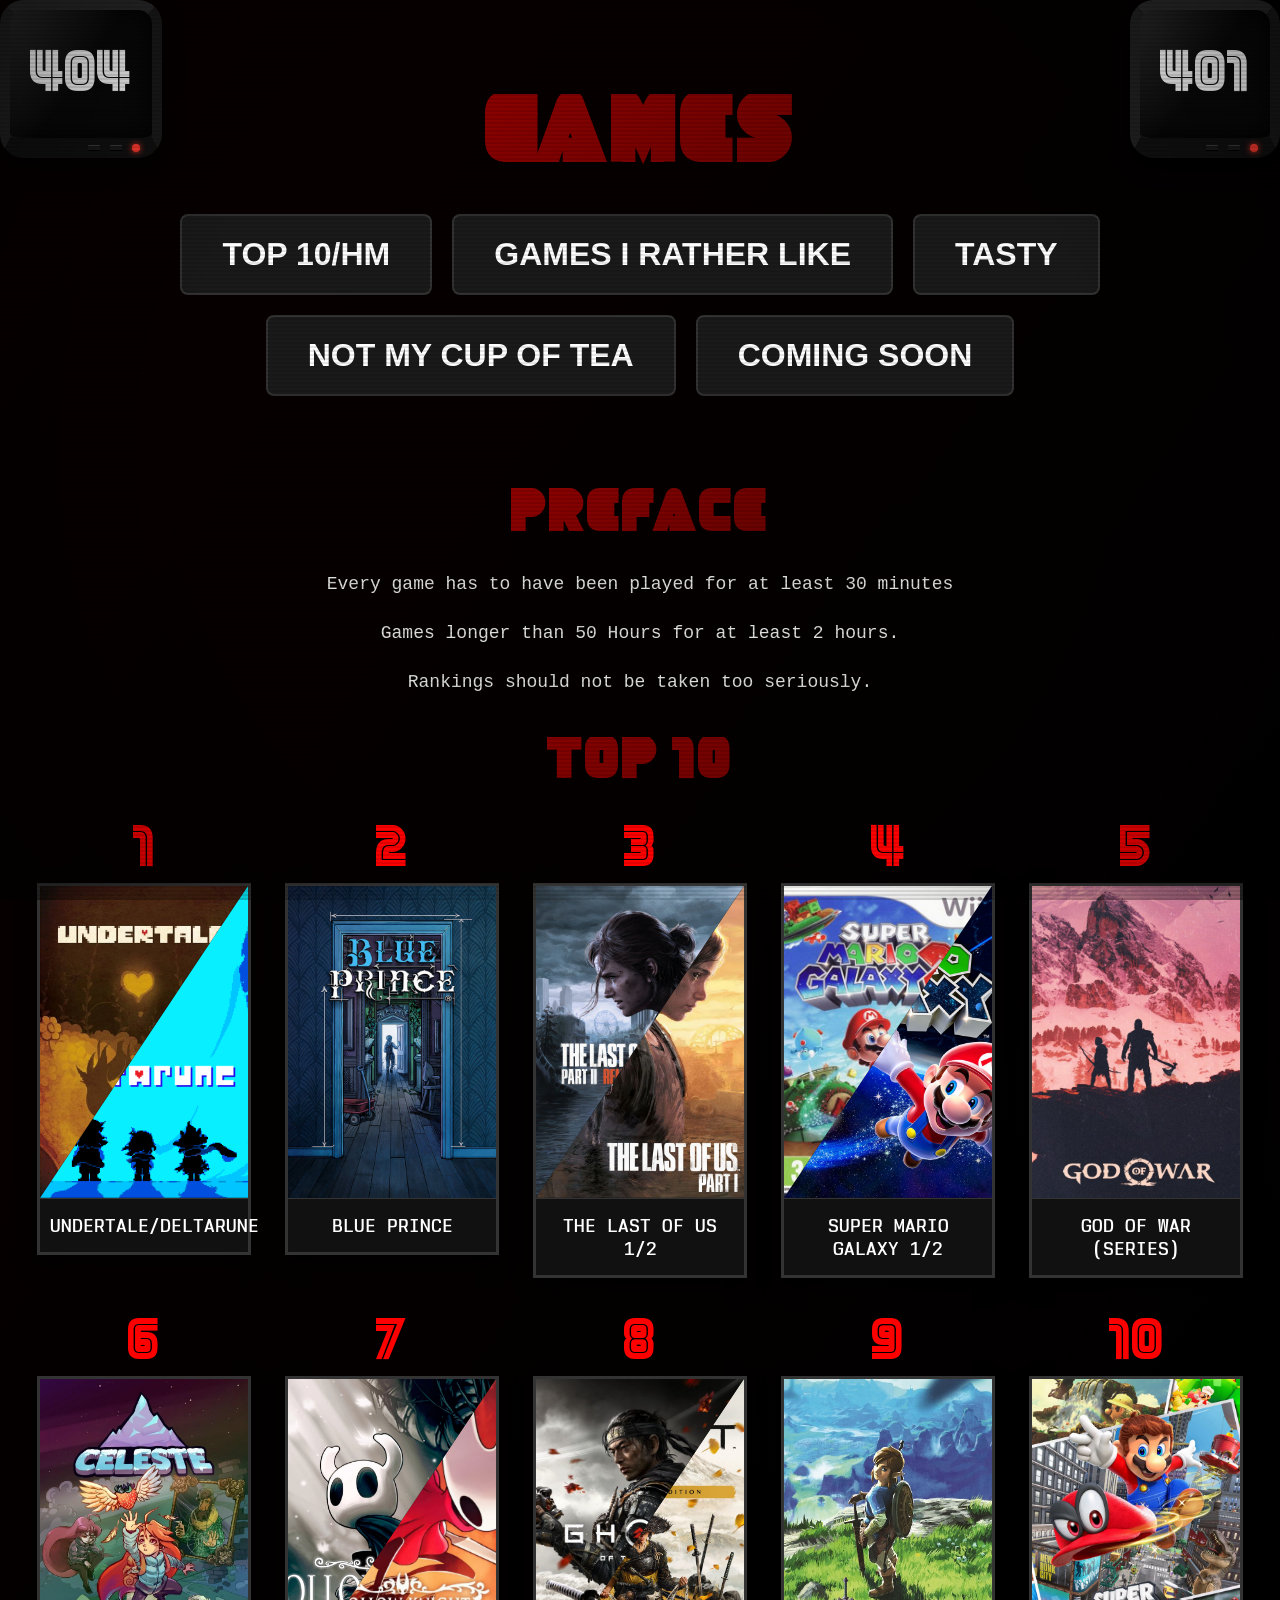
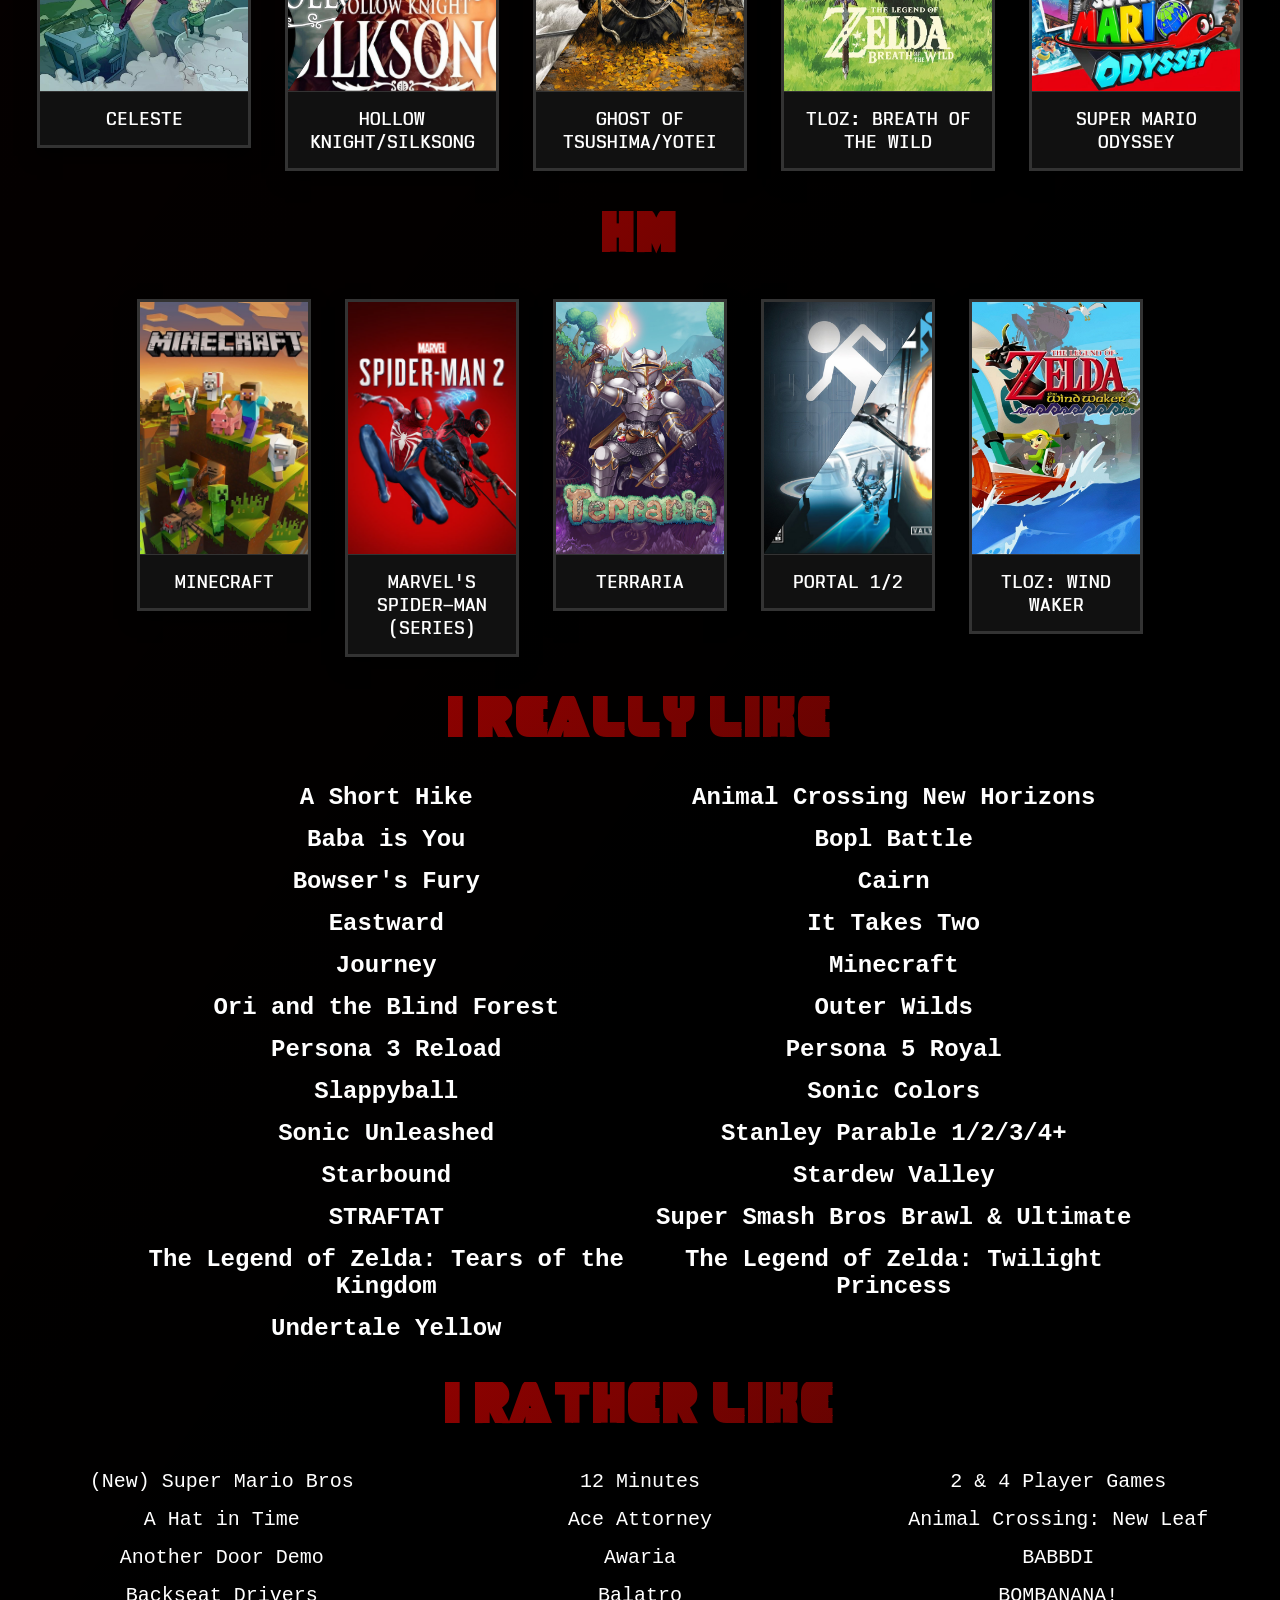
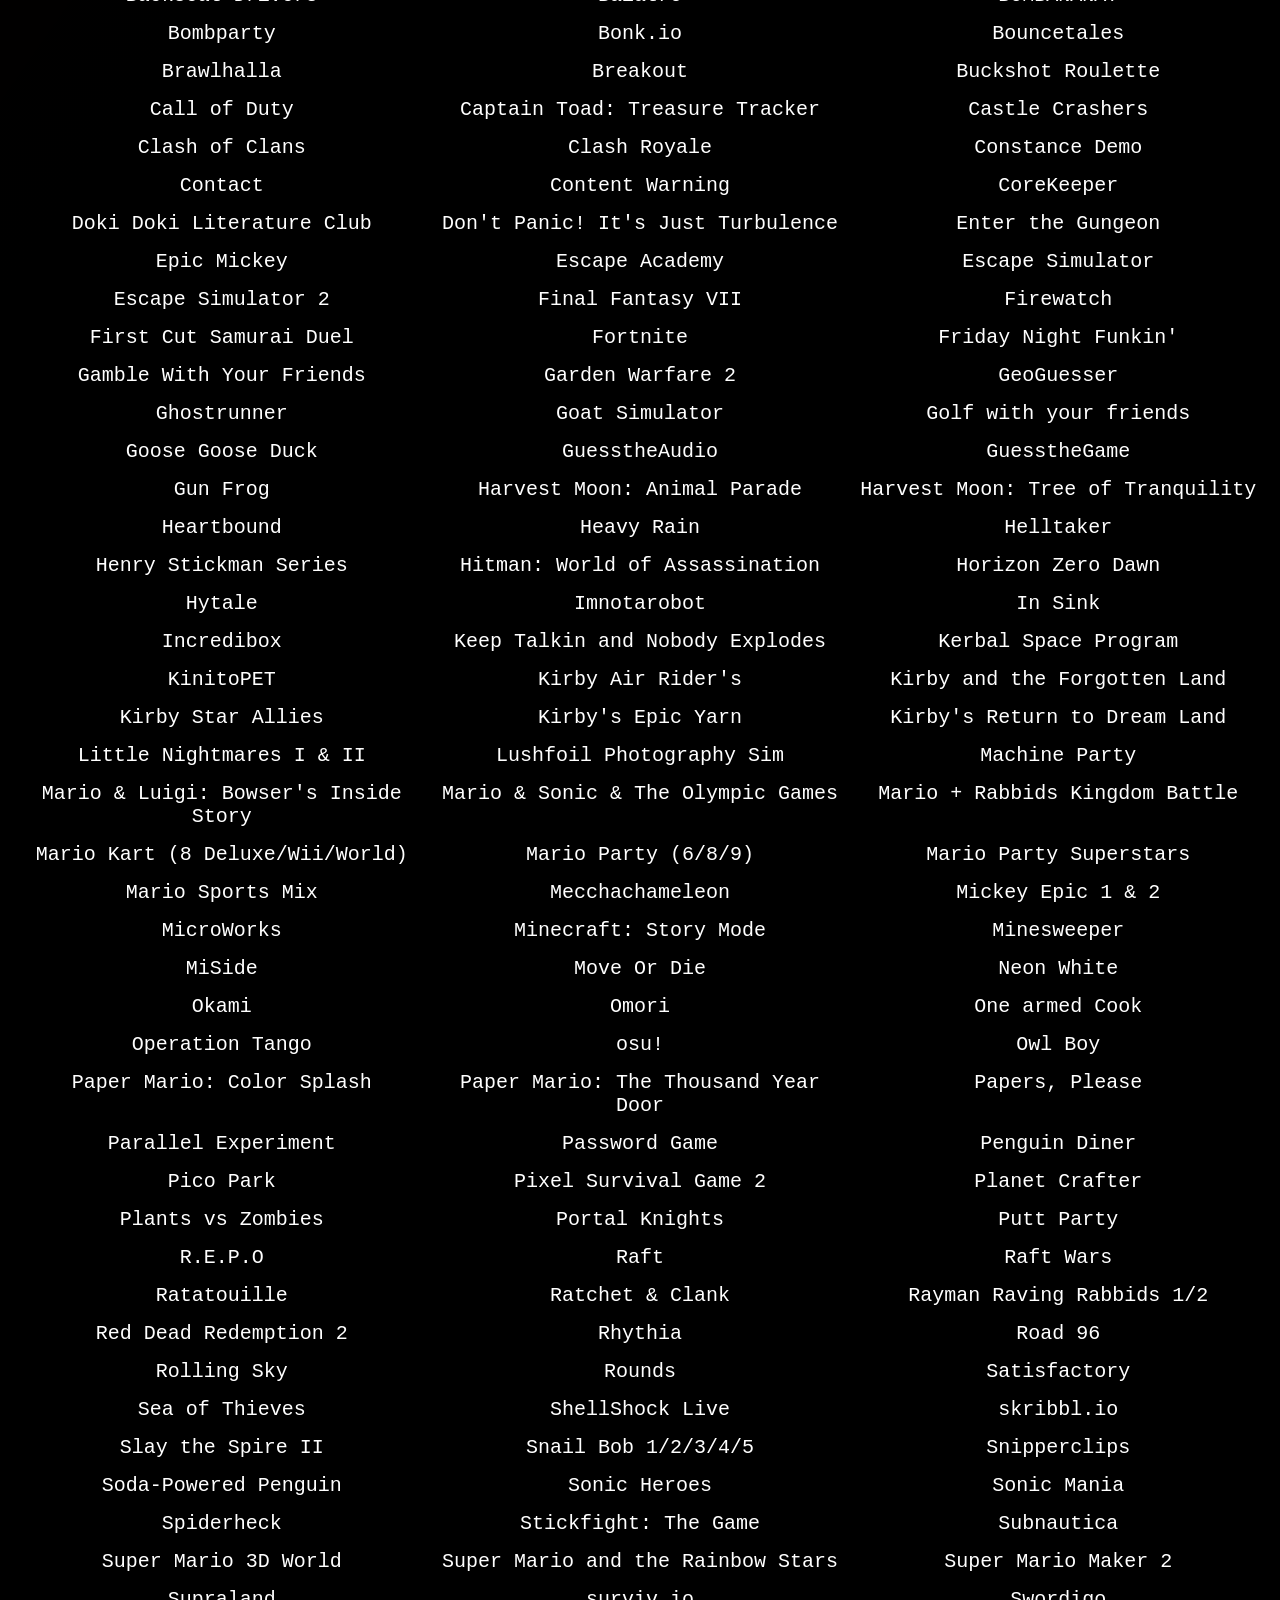
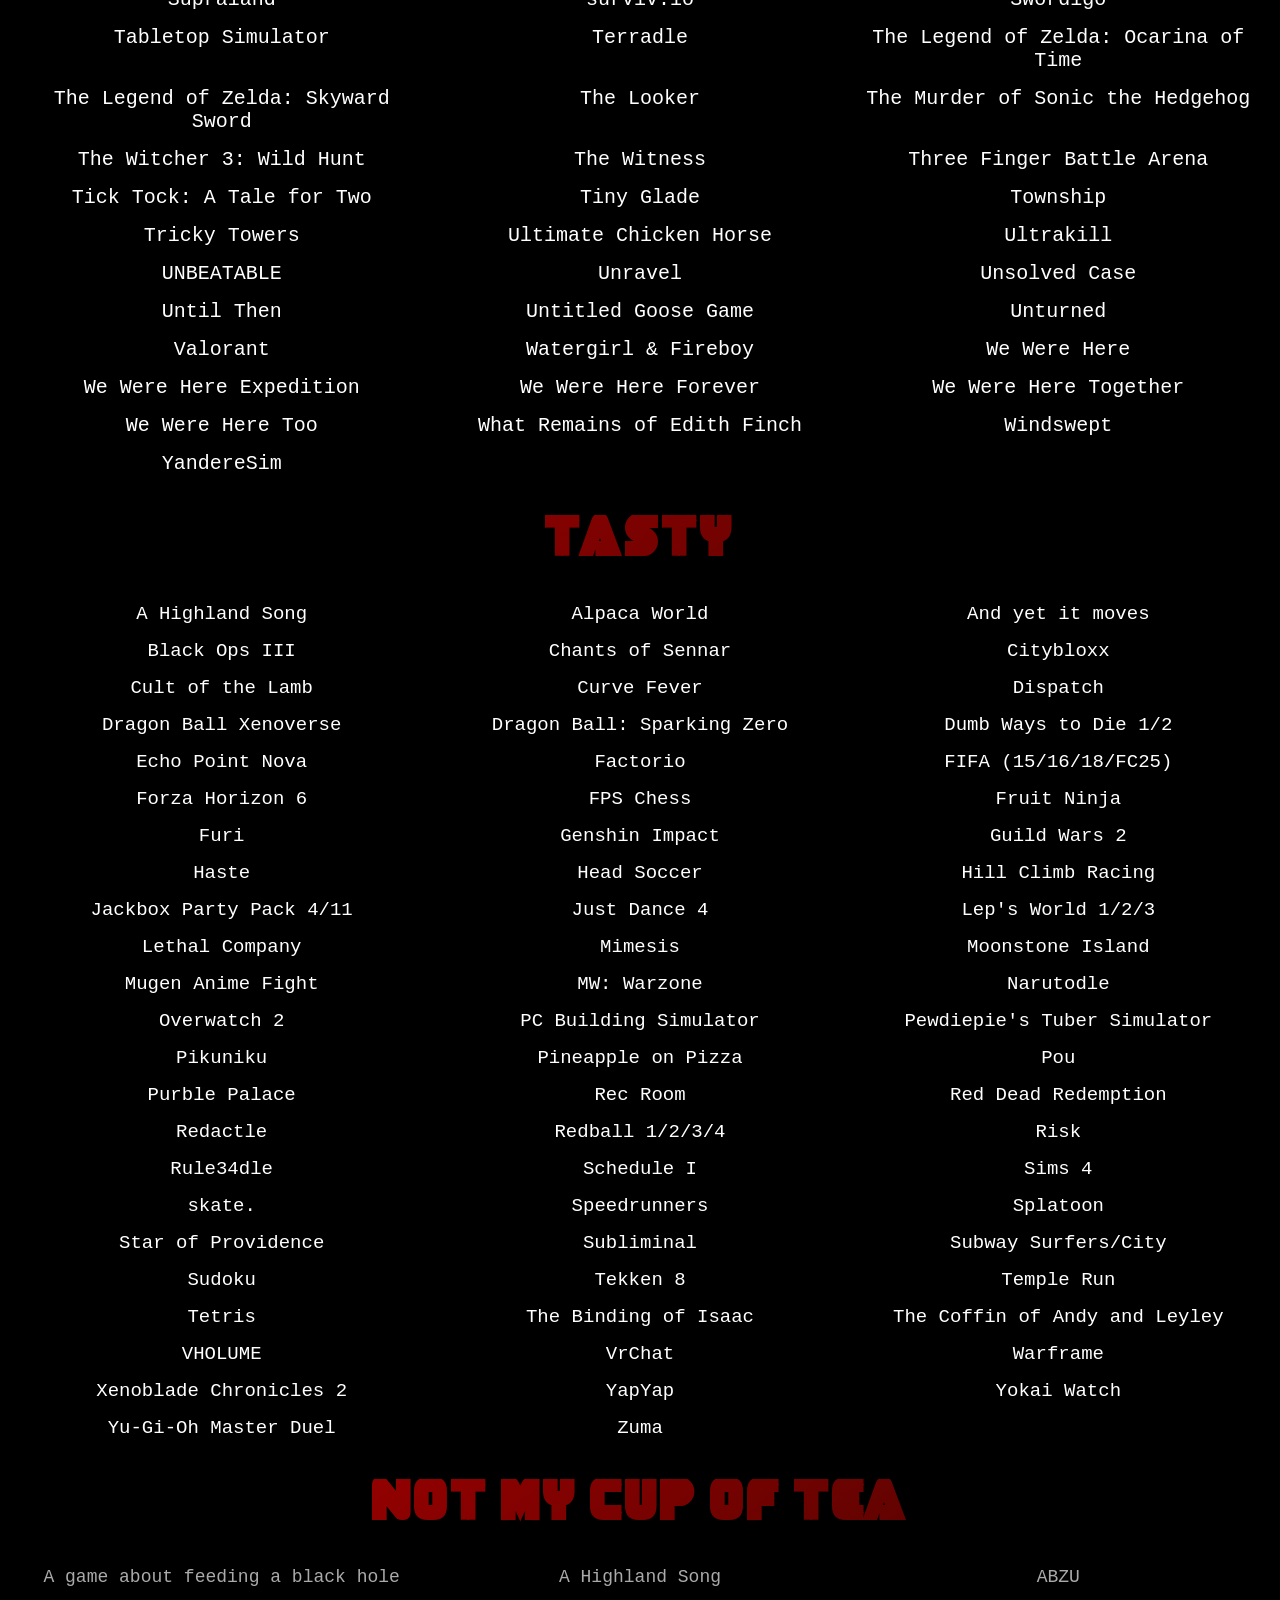
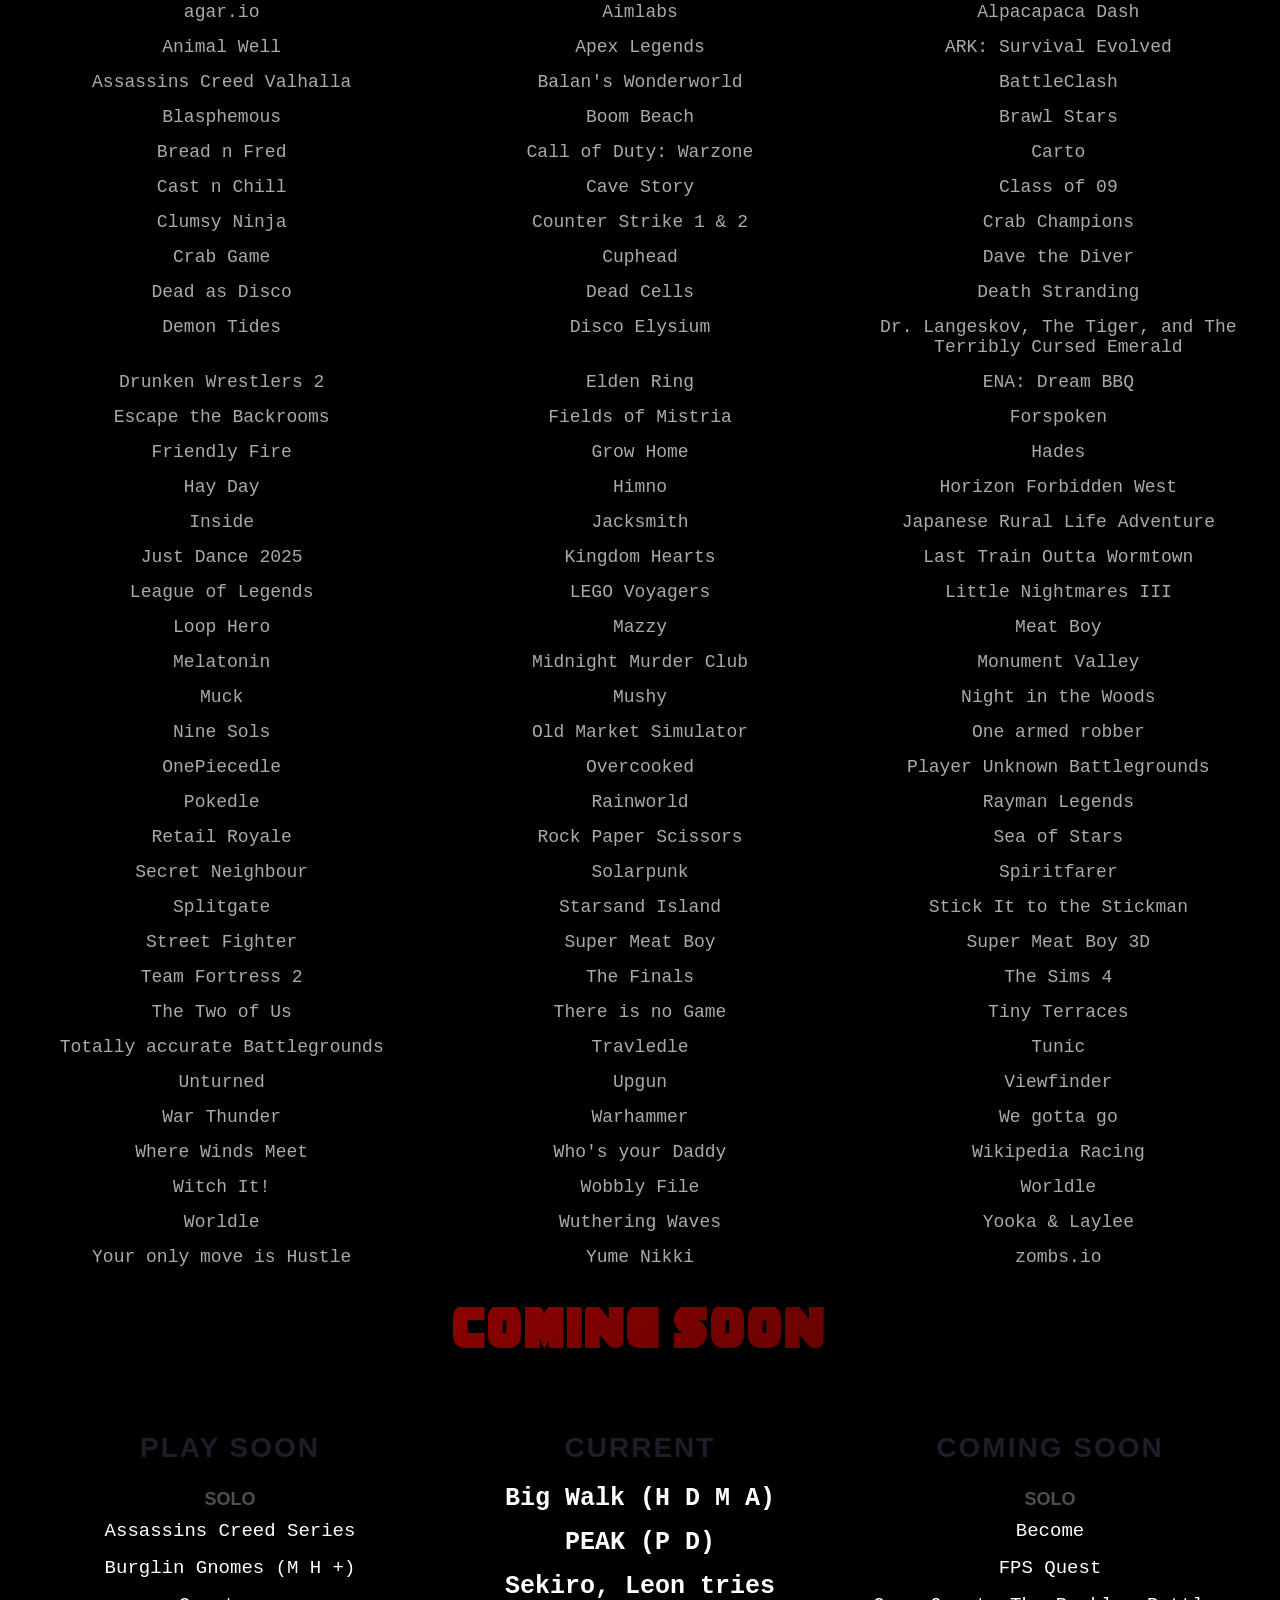
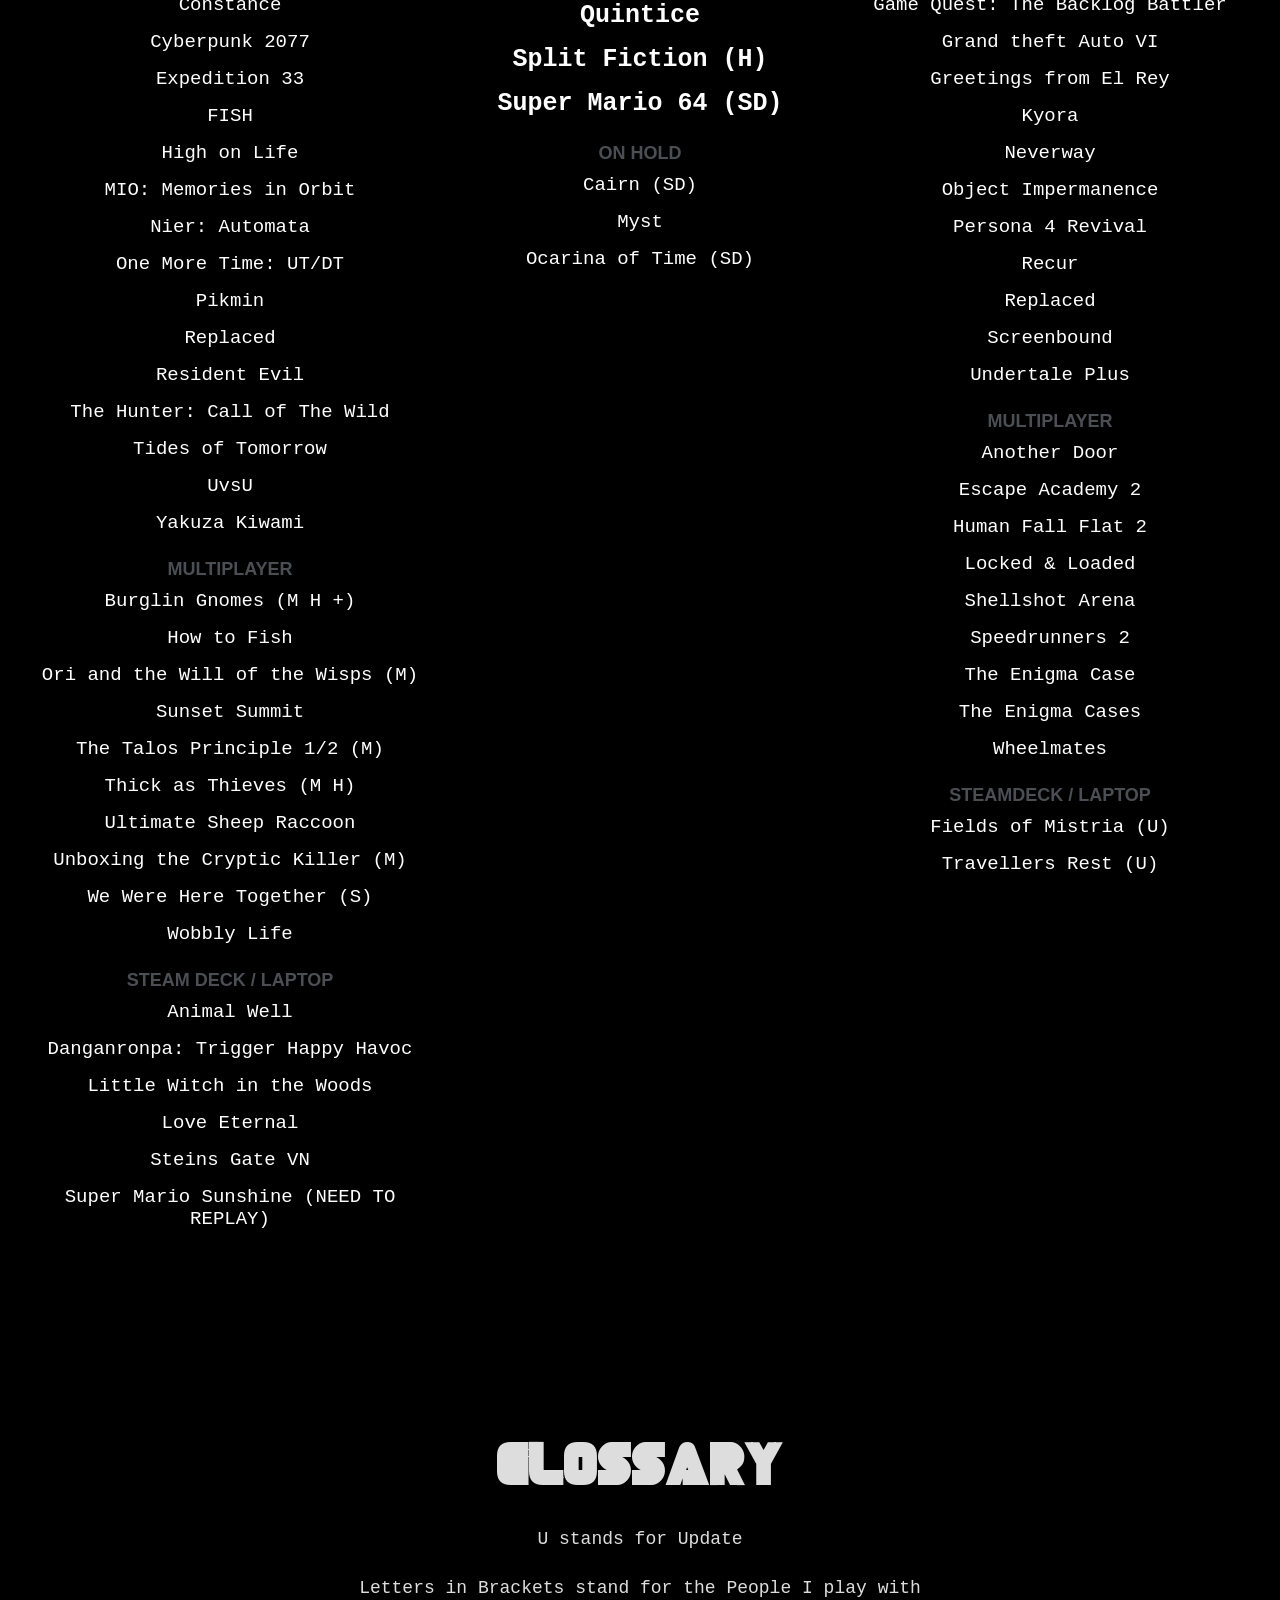
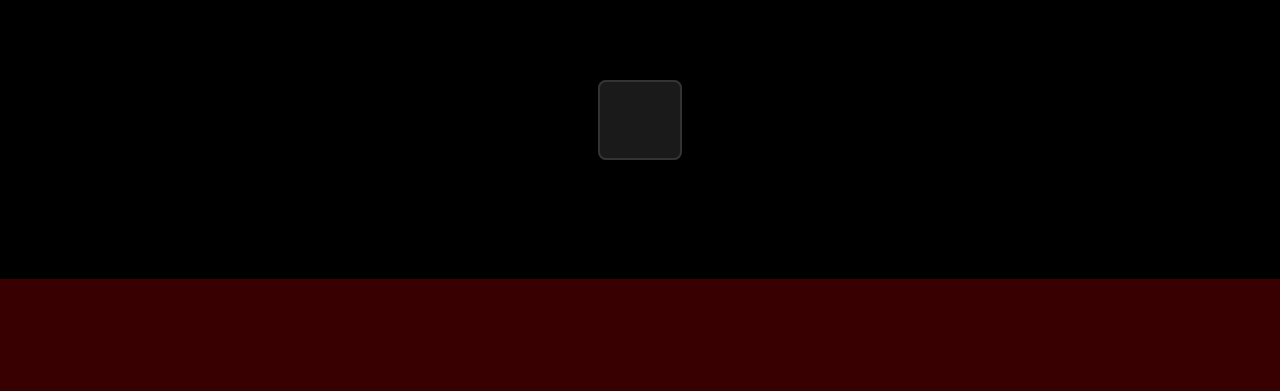
==== commit b5248af6: "Update games.html" ====
--- a/games.html
+++ b/games.html
@@ -118,9 +118,9 @@
             <div class="game-rank">7</div>
             <div class="cover-art-box split-cover">
                  <div class="image-wrapper">
-                <img src="images/HollowKnight-cover.jpg" alt="Hollow Knight" class="img-top-left" >
-				
-				<img src="images/HollowKnightSilksong-cover.jpg" alt="Hollow Knight Silksong" class="img-bottom-right">
+                <img src="images/hollowknight-cover.jpg" alt="Hollow Knight" class="img-top-left" >
+				
+				<img src="images/hollowknightsilksong-cover.jpg" alt="Hollow Knight Silksong" class="img-bottom-right">
 				</div>
 				<div class="game-title">Hollow Knight/Silksong</div>
         </div>
@@ -311,4 +311,4 @@
 	<script src="script.js"></script>  <!-- MIGHT HAVE TO BE AT THE ACTUAL END -->
 
 </body>
-</html>+</html>
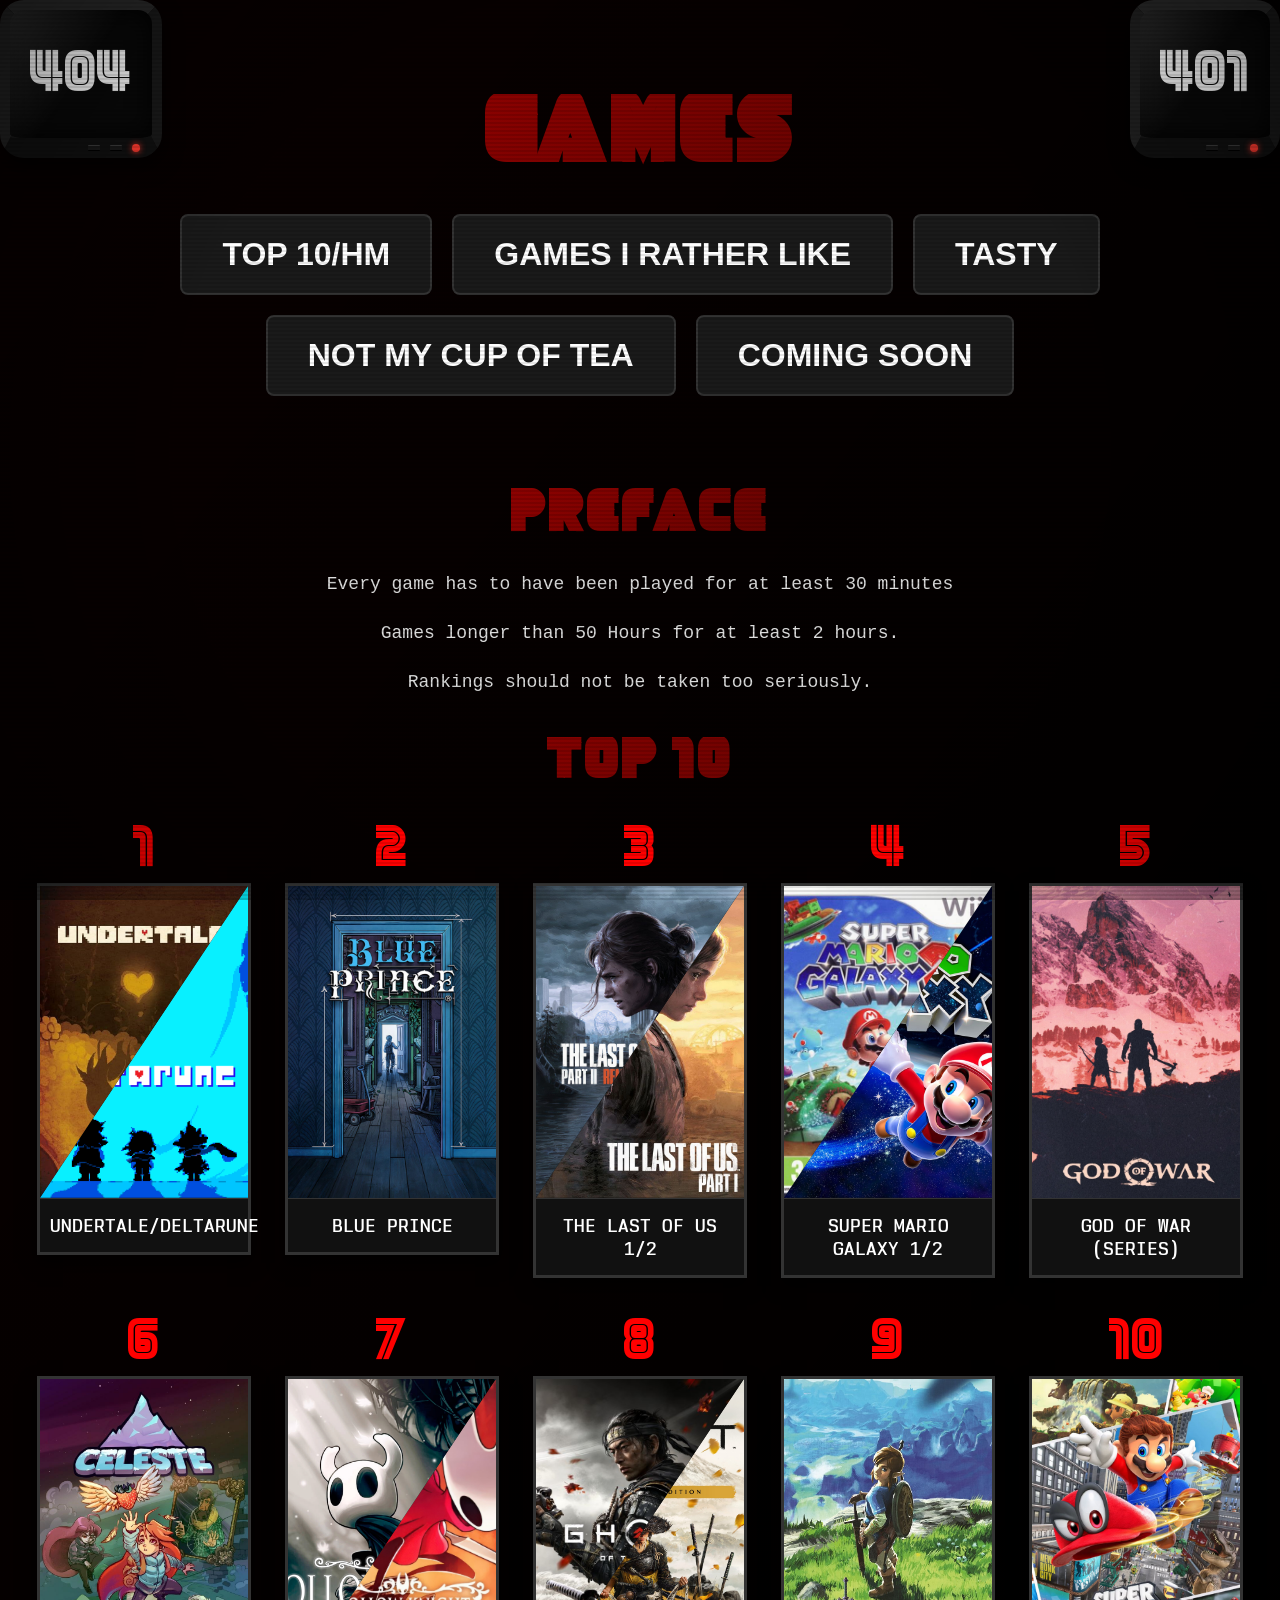
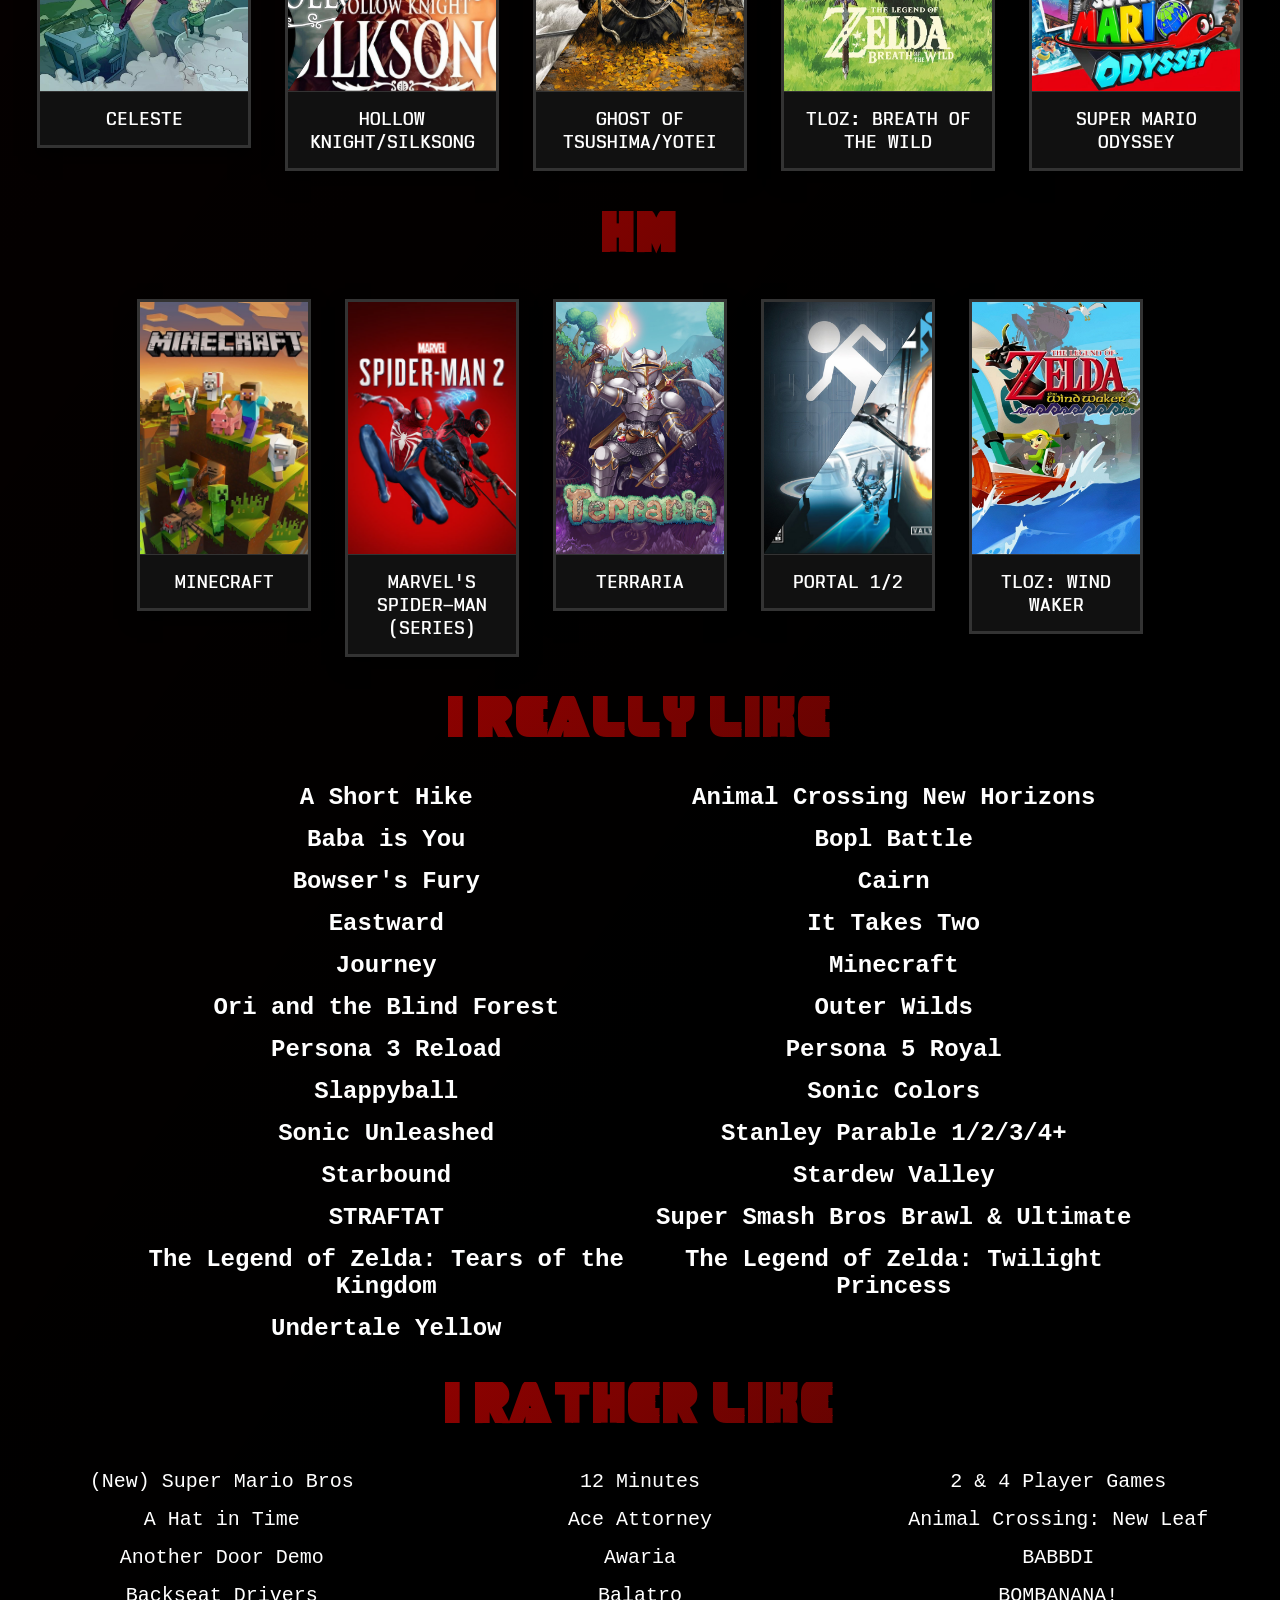
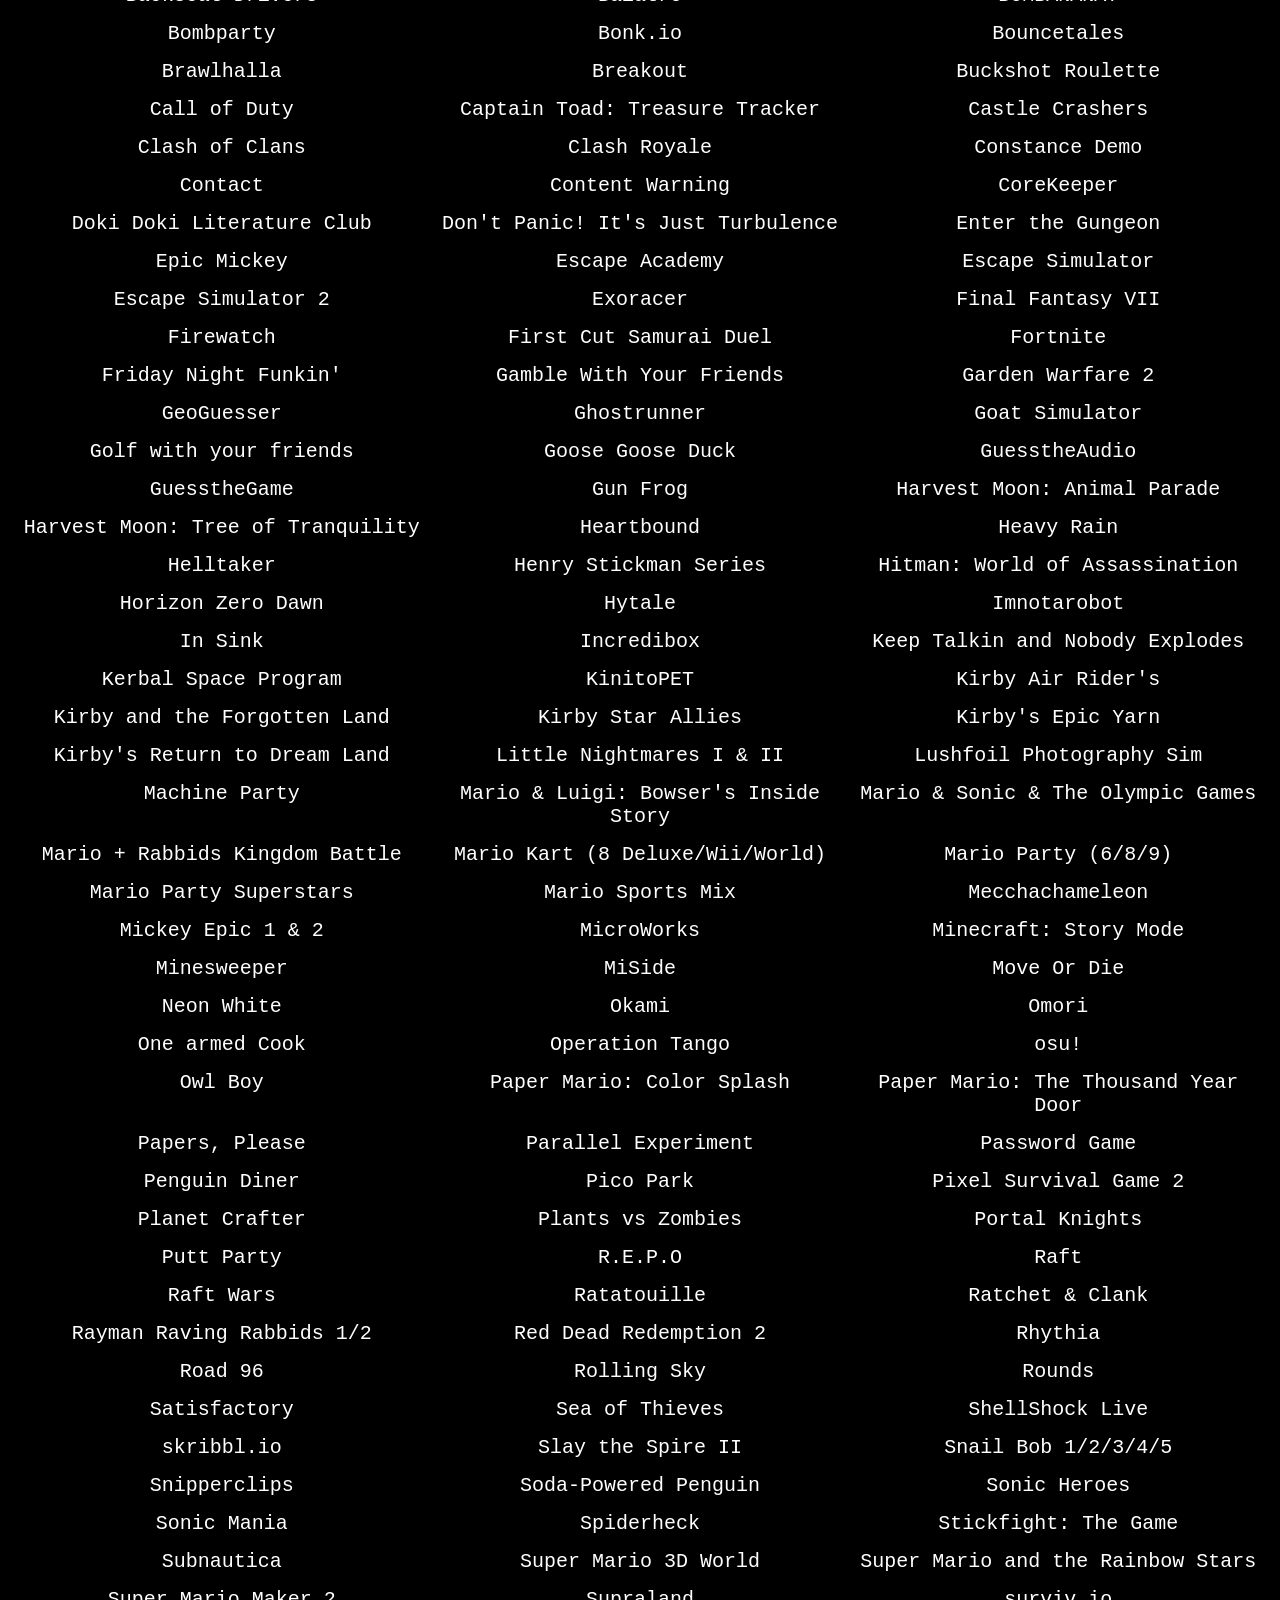
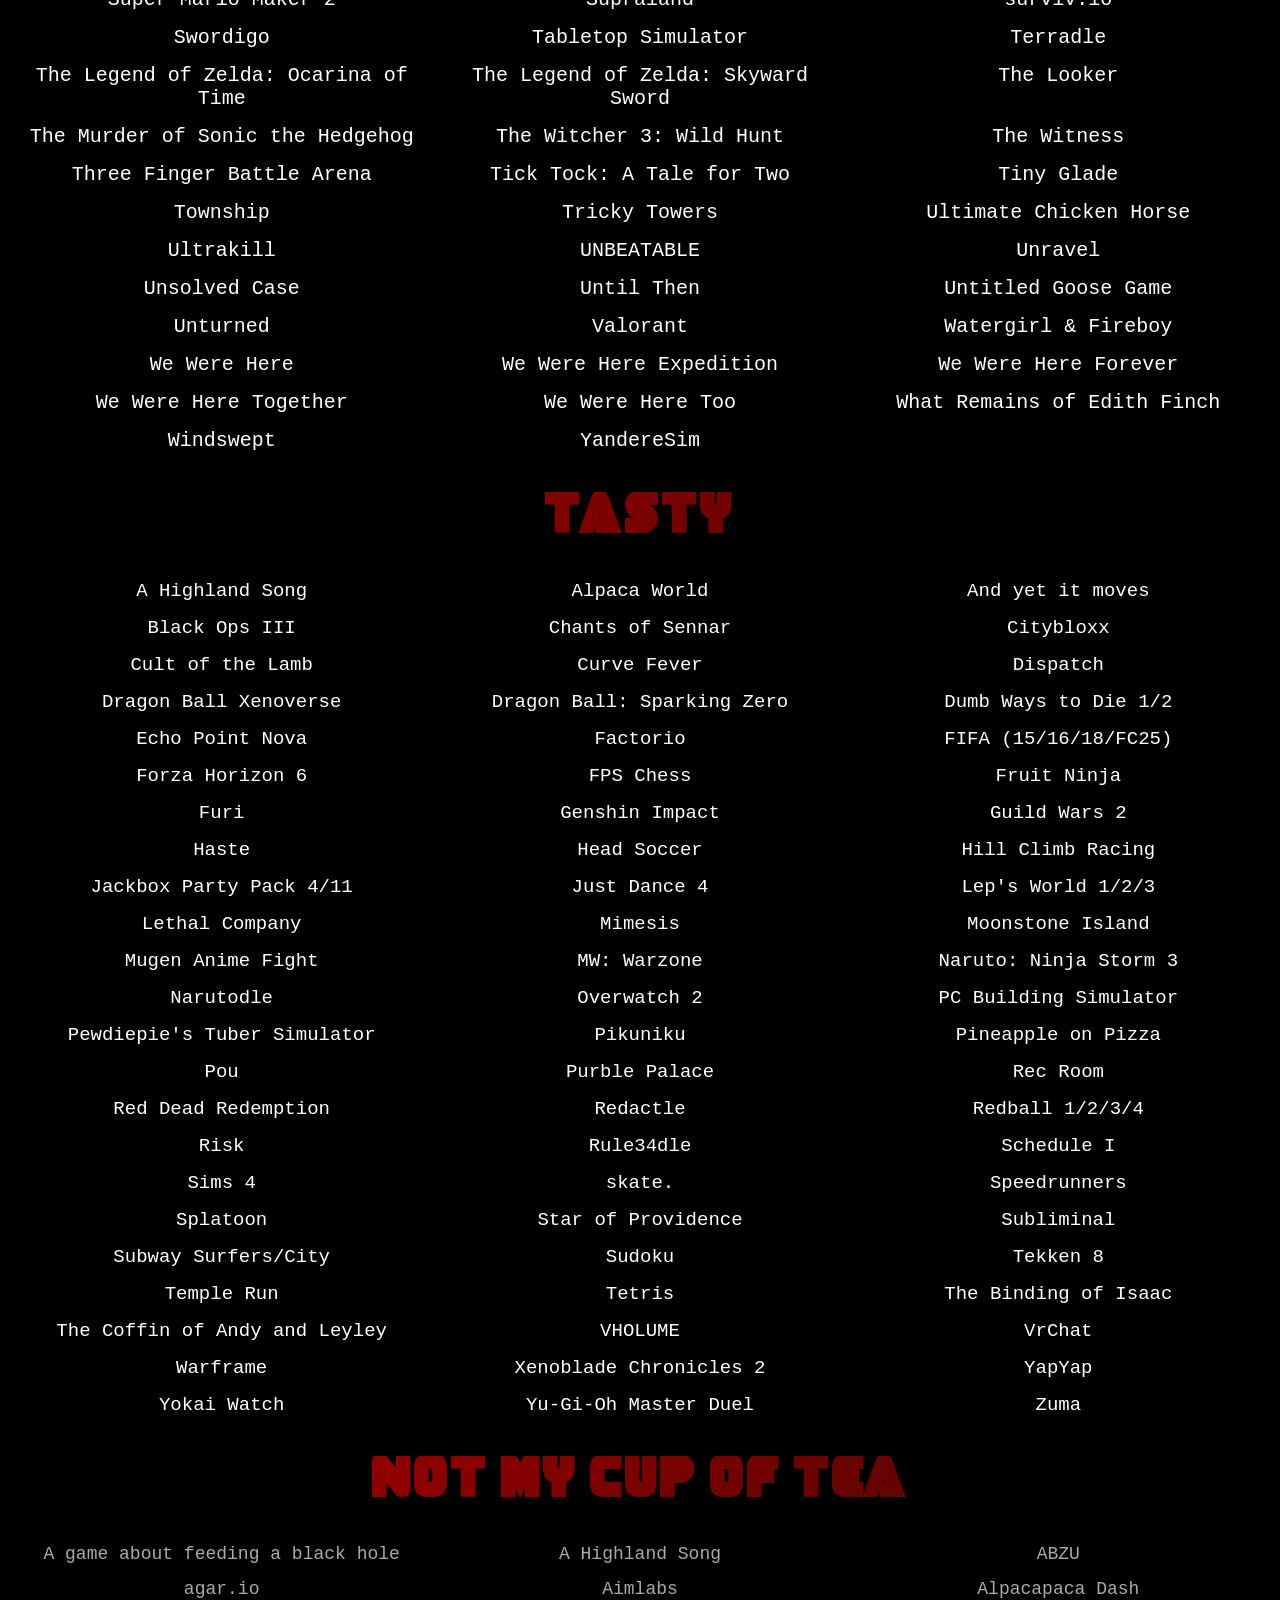
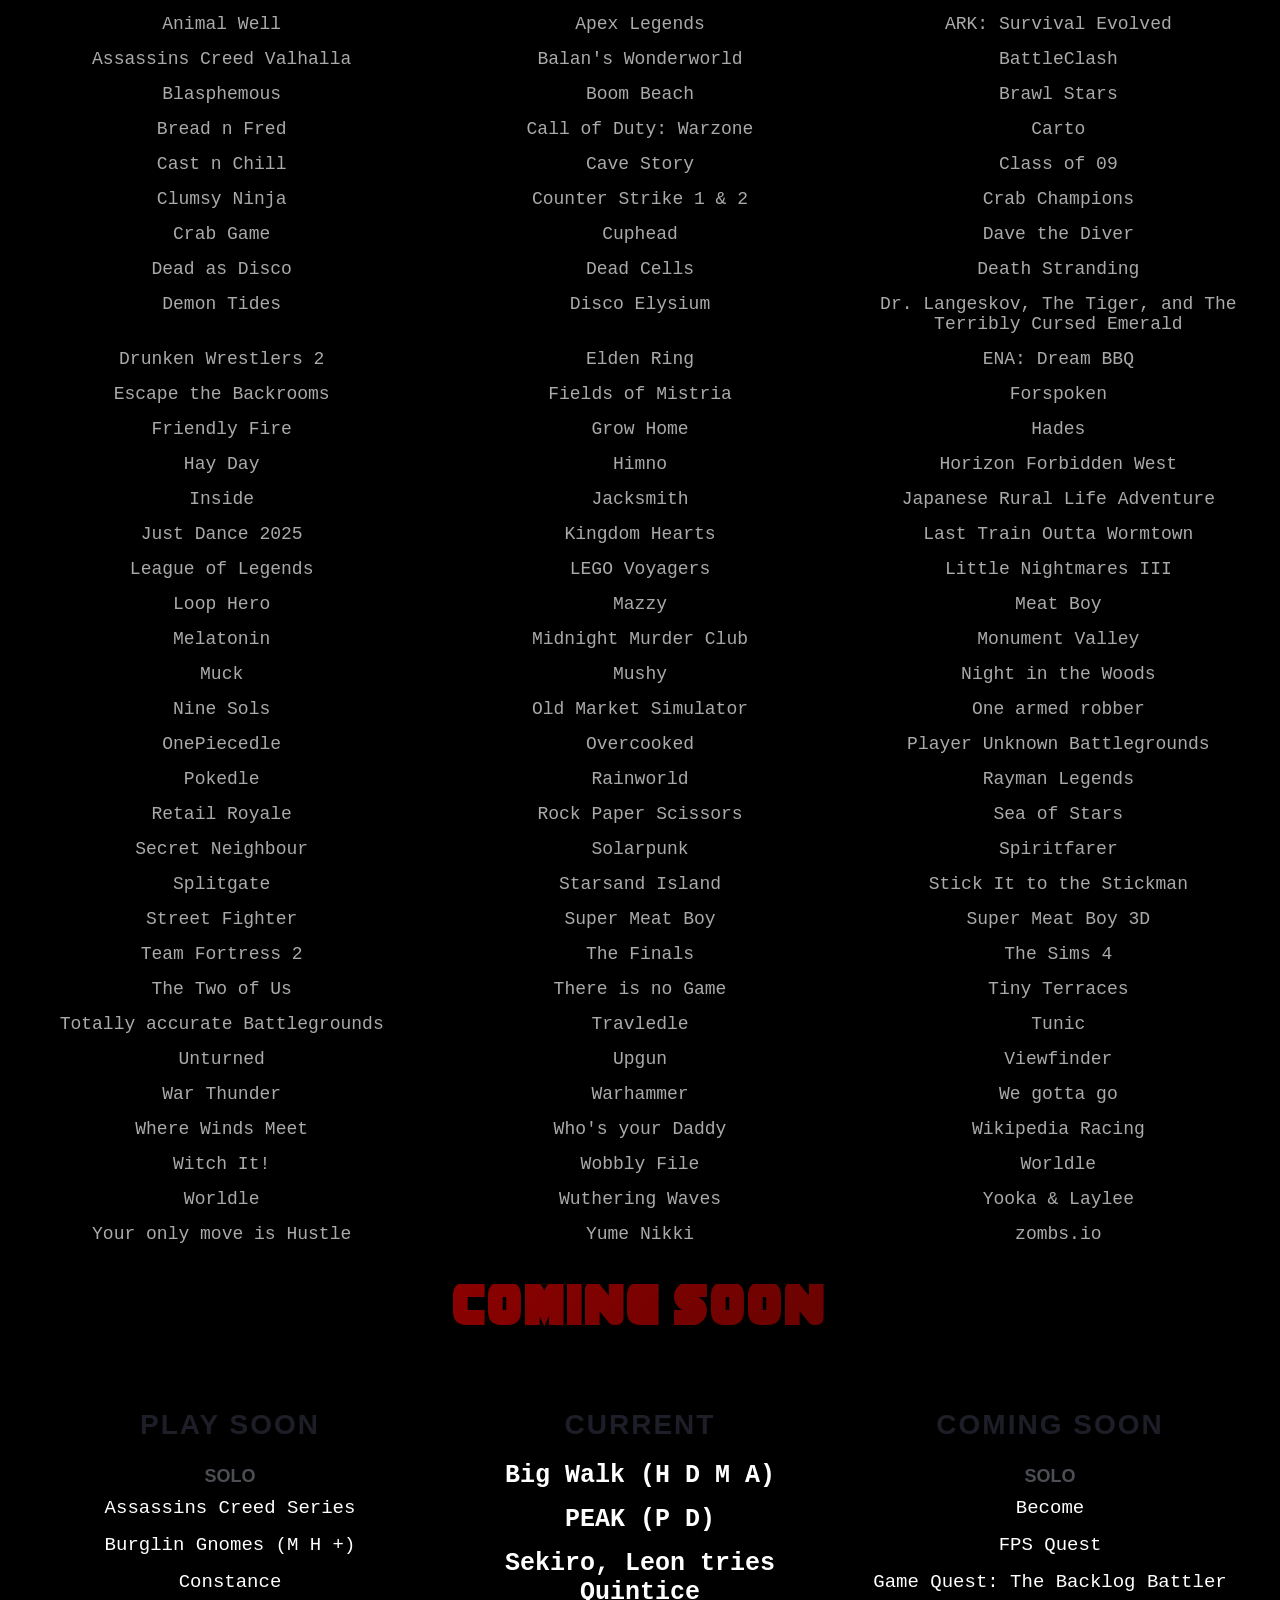
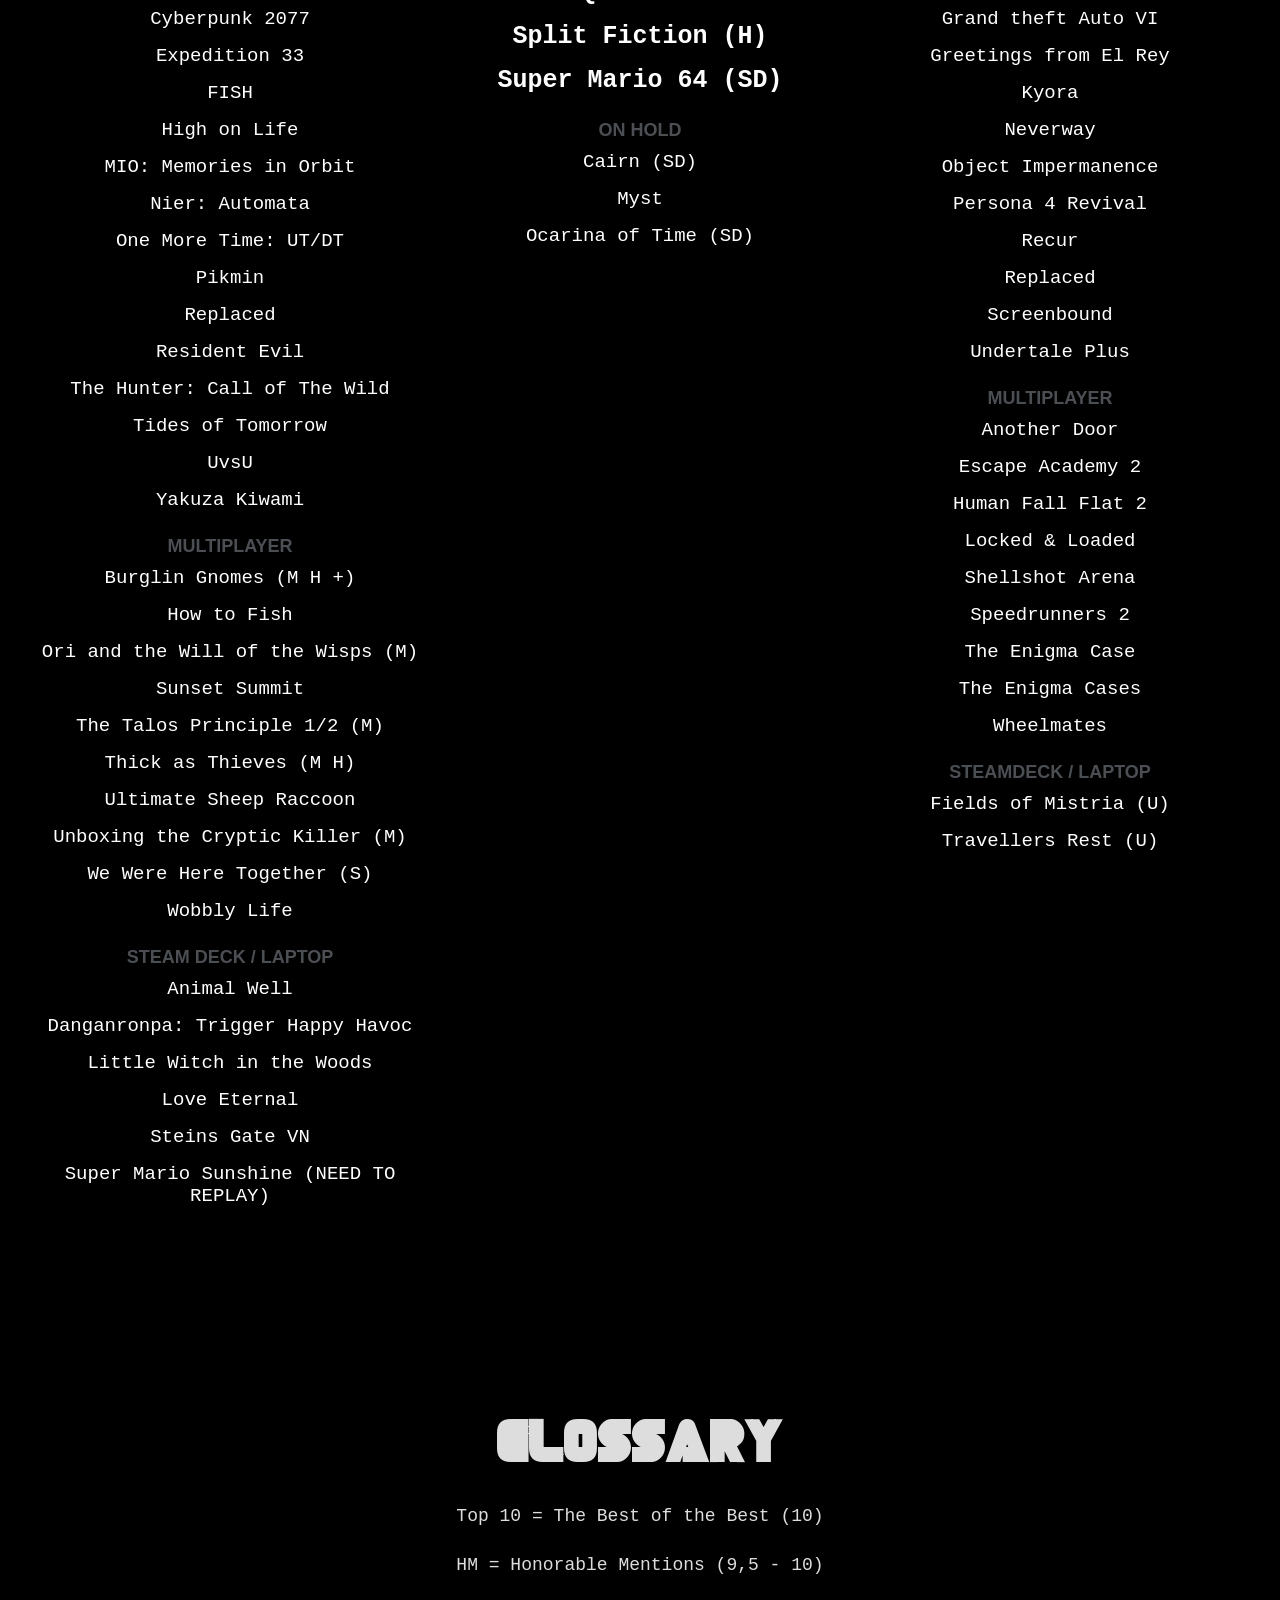
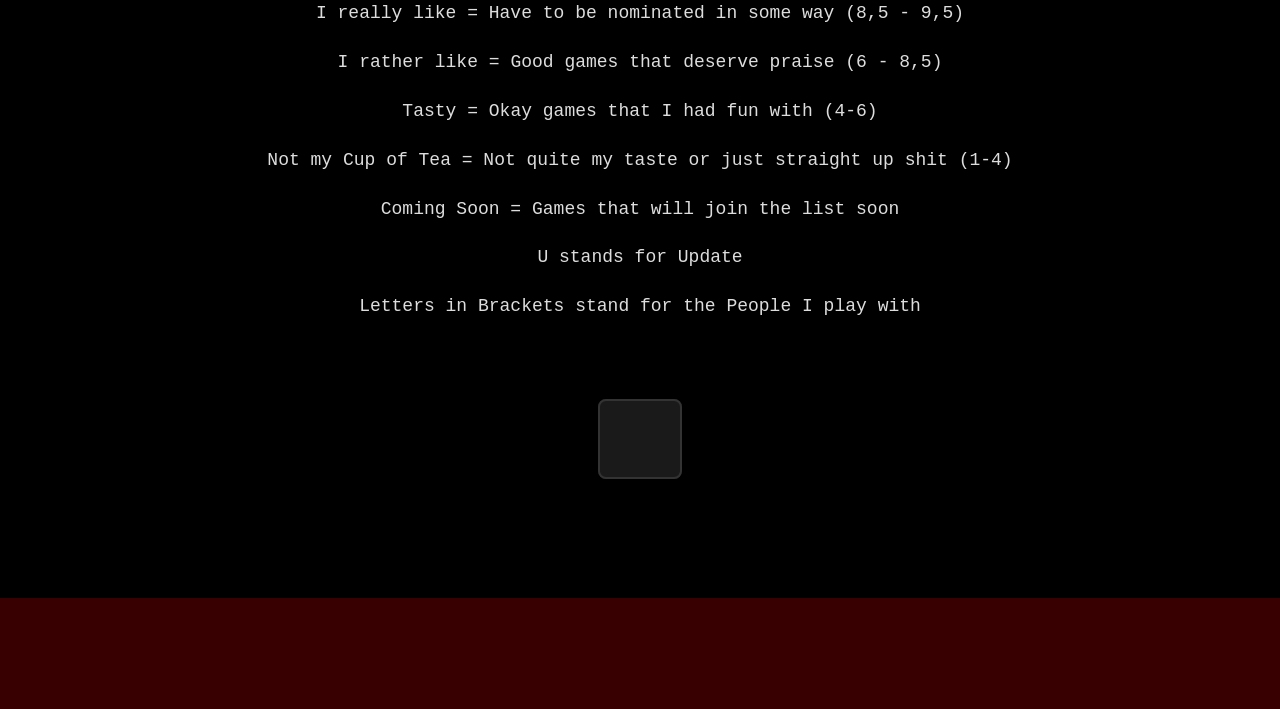
==== commit fc9b93a4: "Update games.html" ====
--- a/games.html
+++ b/games.html
@@ -8,7 +8,7 @@
 </head>
 <body class="games-layout">
 
-		        <a href="Loe404.html" class="back2">404
+		        <a href="index.html" class="back2">404
 				
 				<div class="control-panel">
         <div class="button"></div>
@@ -297,7 +297,14 @@
 	<div id="glossary" class="glossary">
 	
 	<h3 class="glossary-title"> Glossary </h3>
-	
+	    <p> Top 10 = The Best of the Best (10) </p>
+		<p> HM = Honorable Mentions (9,5 - 10) </p>
+	    <p> I really like = Have to be nominated in some way (8,5 - 9,5)</p>
+	    <p> I rather like = Good games that deserve praise (6 - 8,5) </p>
+		<p> Tasty = Okay games that I had fun with (4-6) </p>
+		<p> Not my Cup of Tea = Not quite my taste or just straight up shit (1-4) </p>
+	    <p> Coming Soon = Games that will join the list soon </p>
+
 		<p> U stands for Update </p>
         <p> Letters in Brackets stand for the People I play with </p>
 
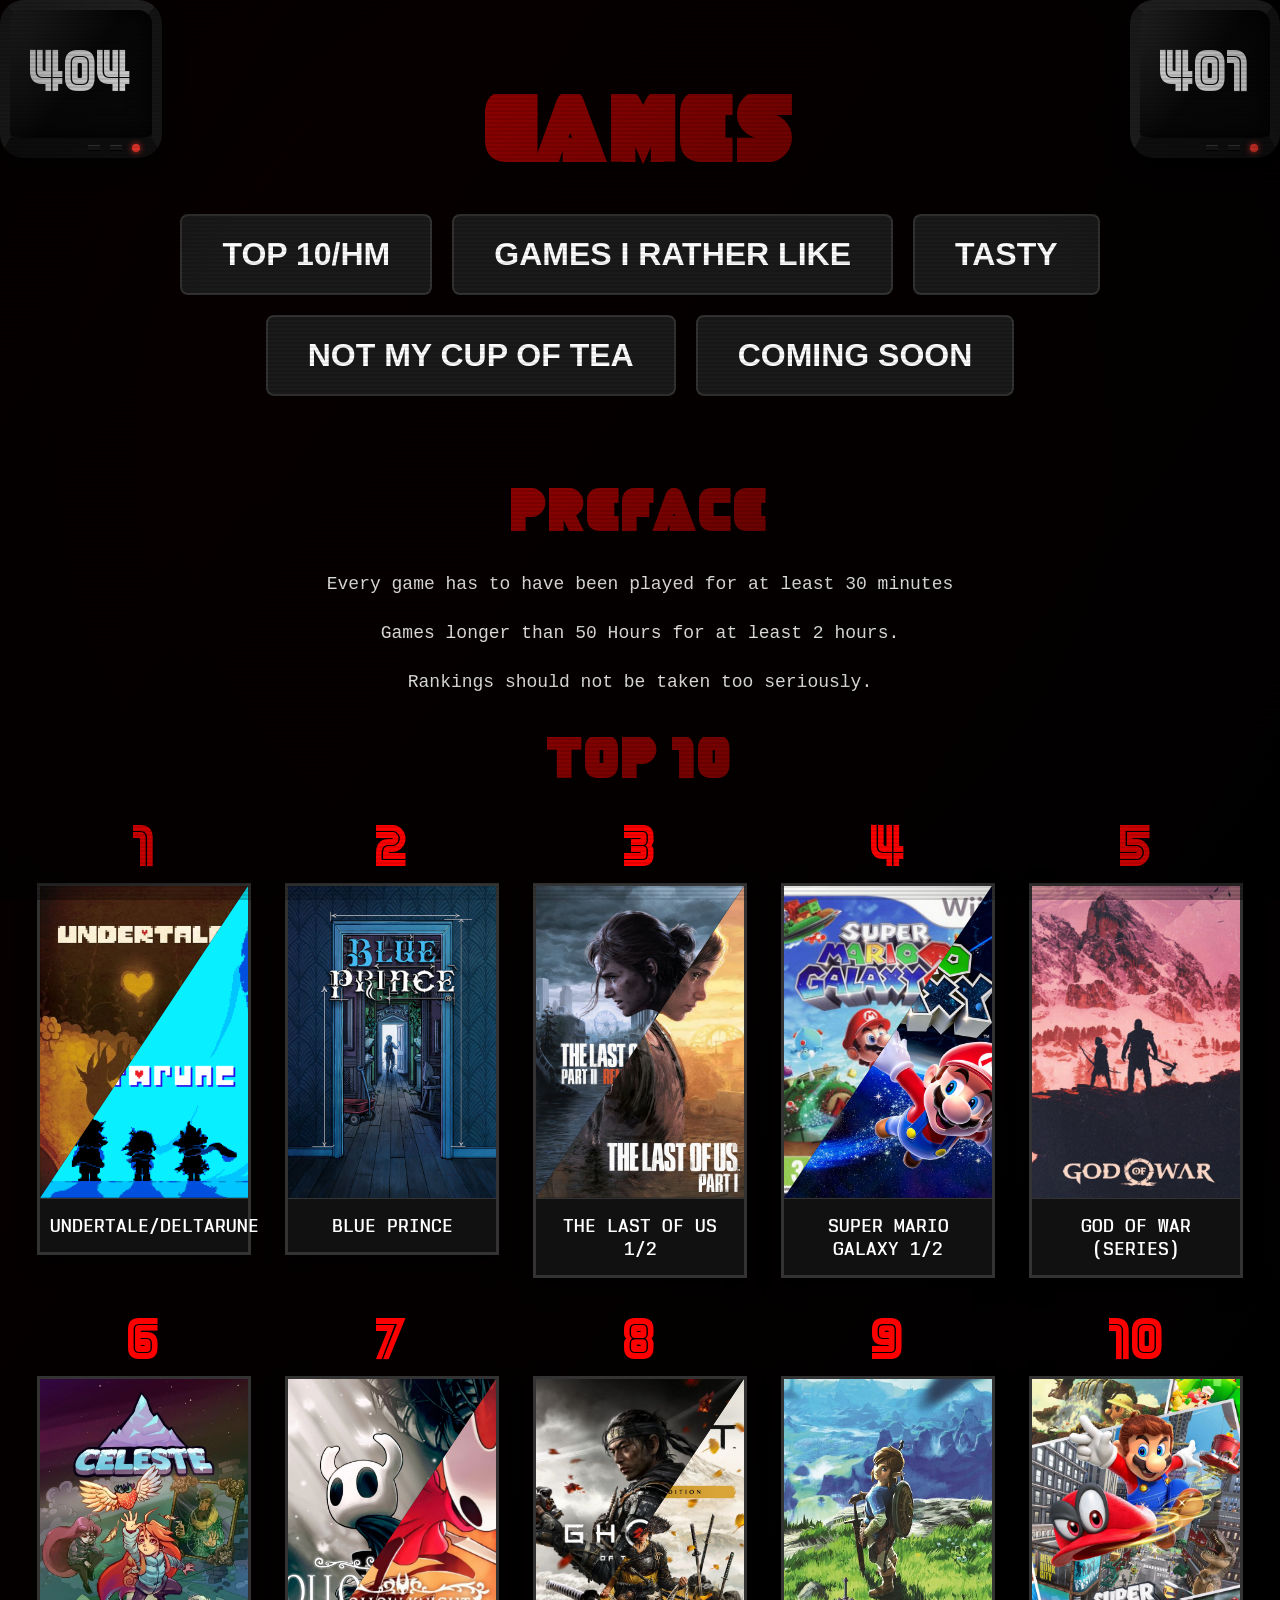
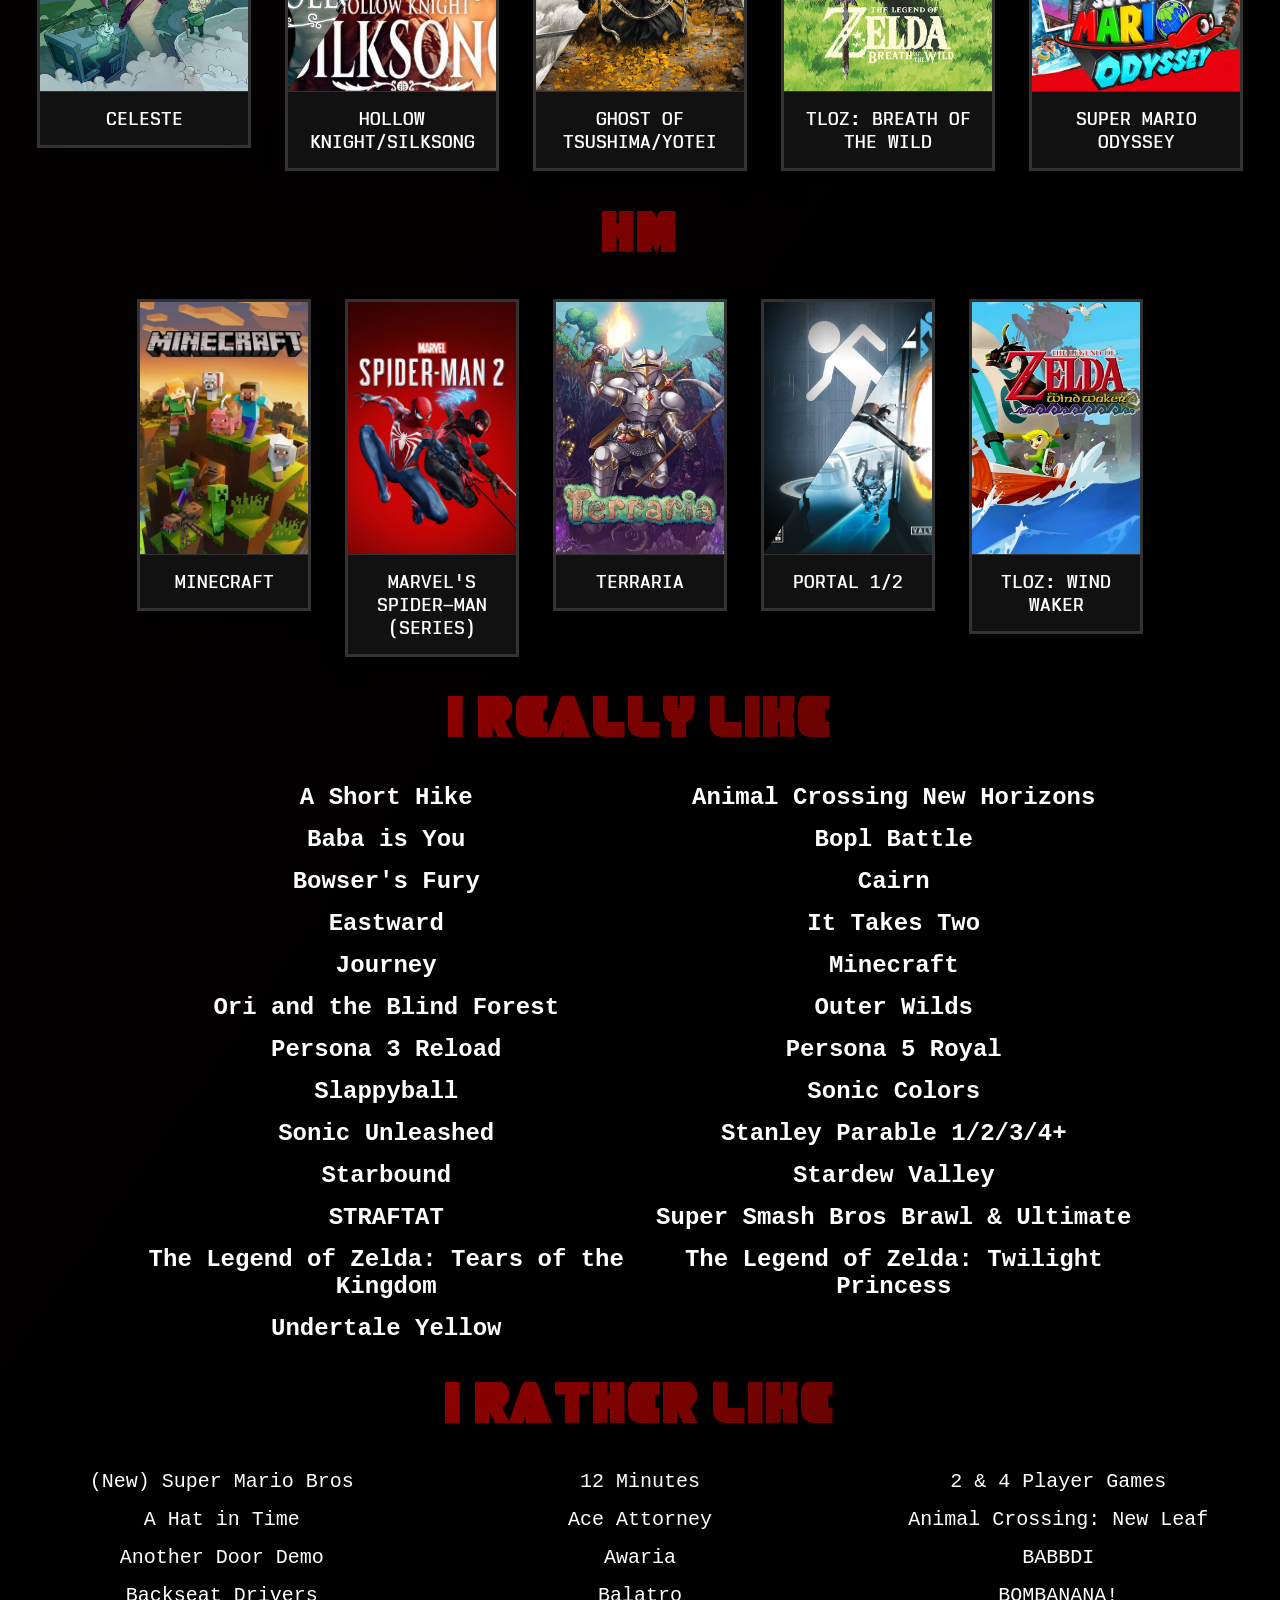
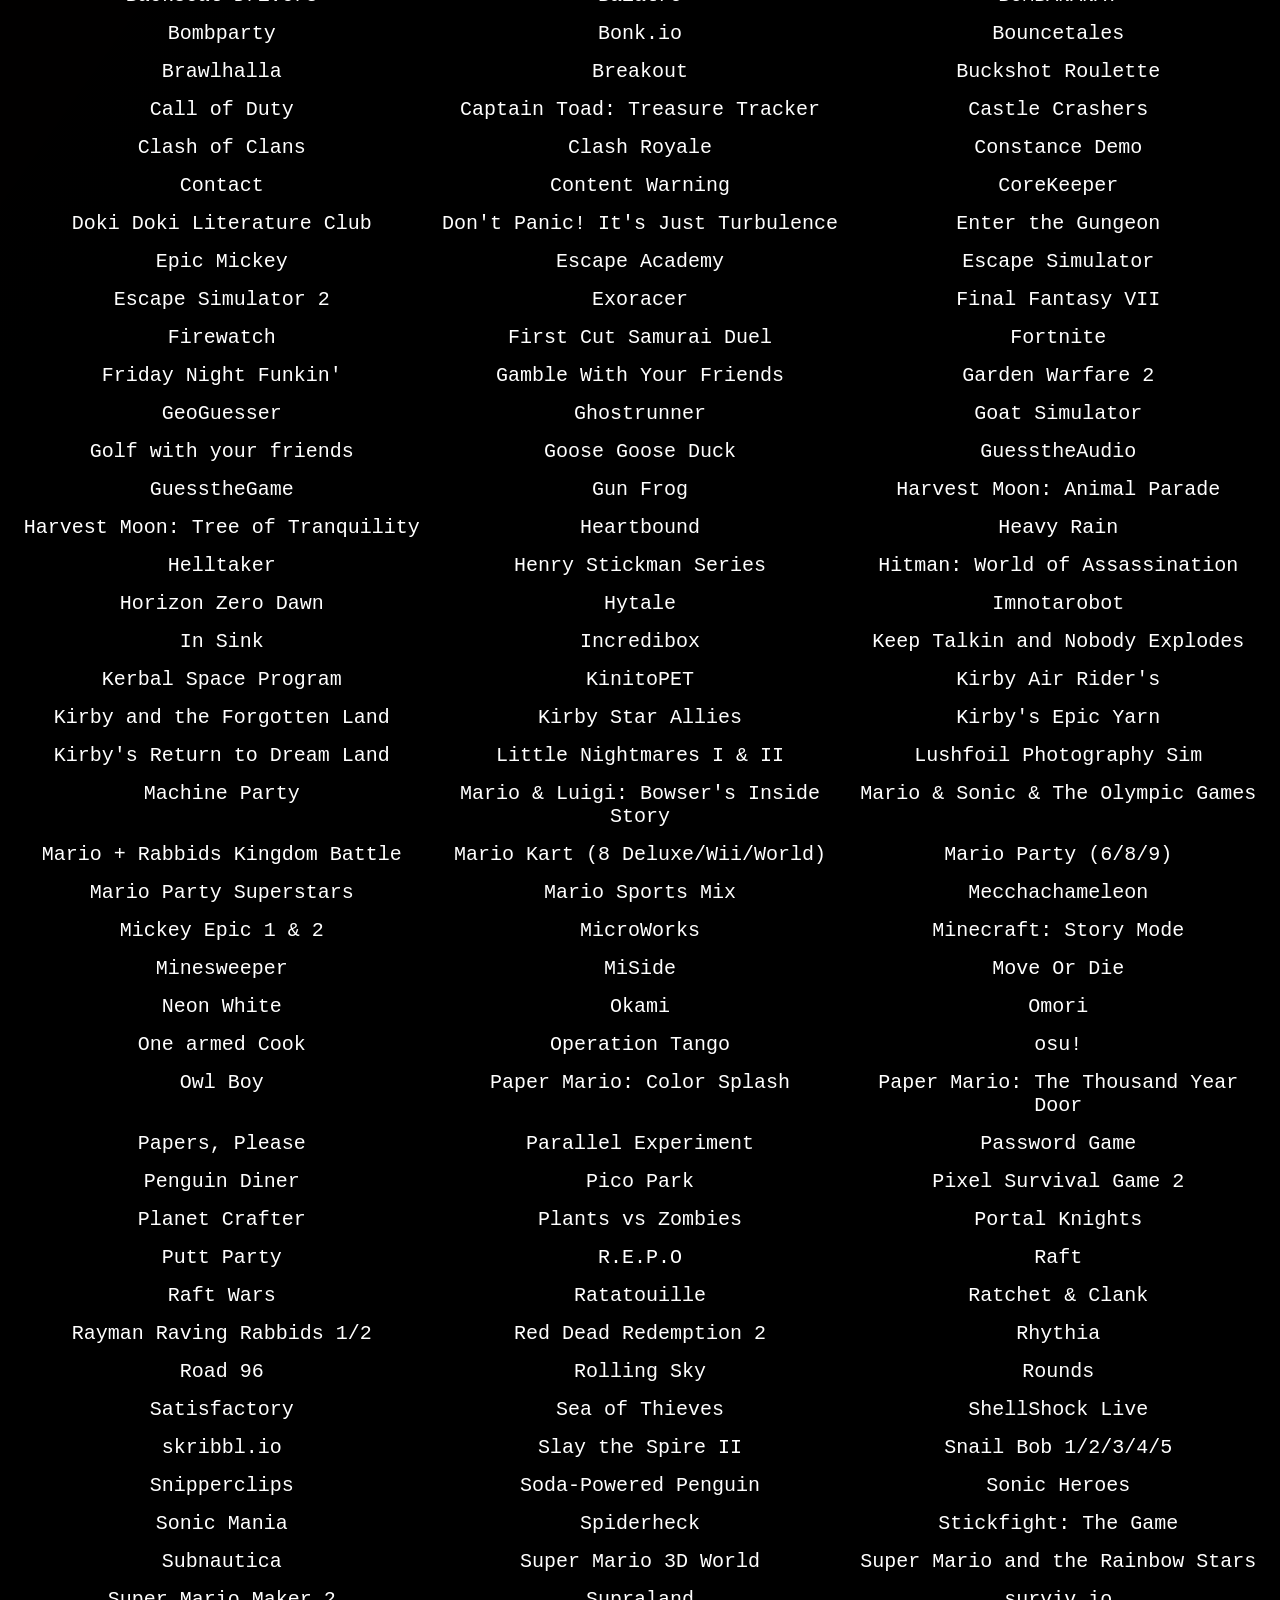
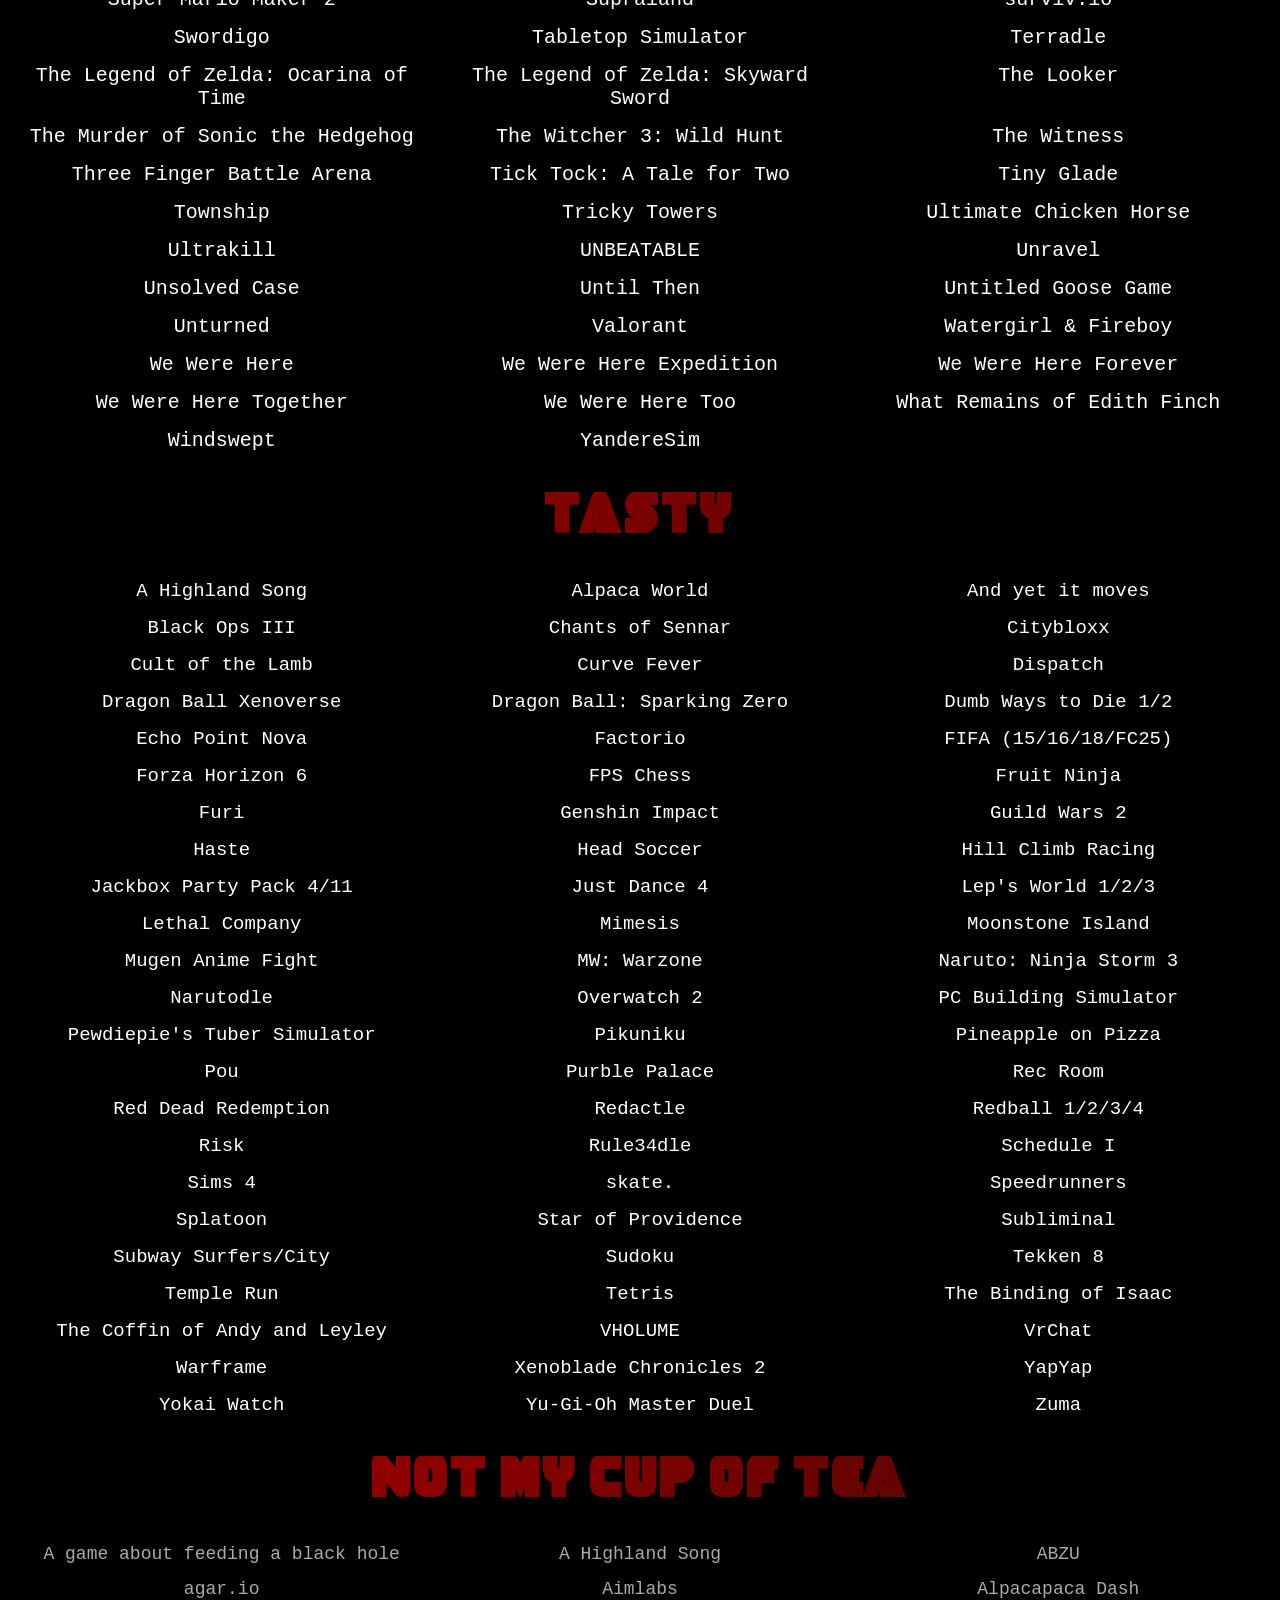
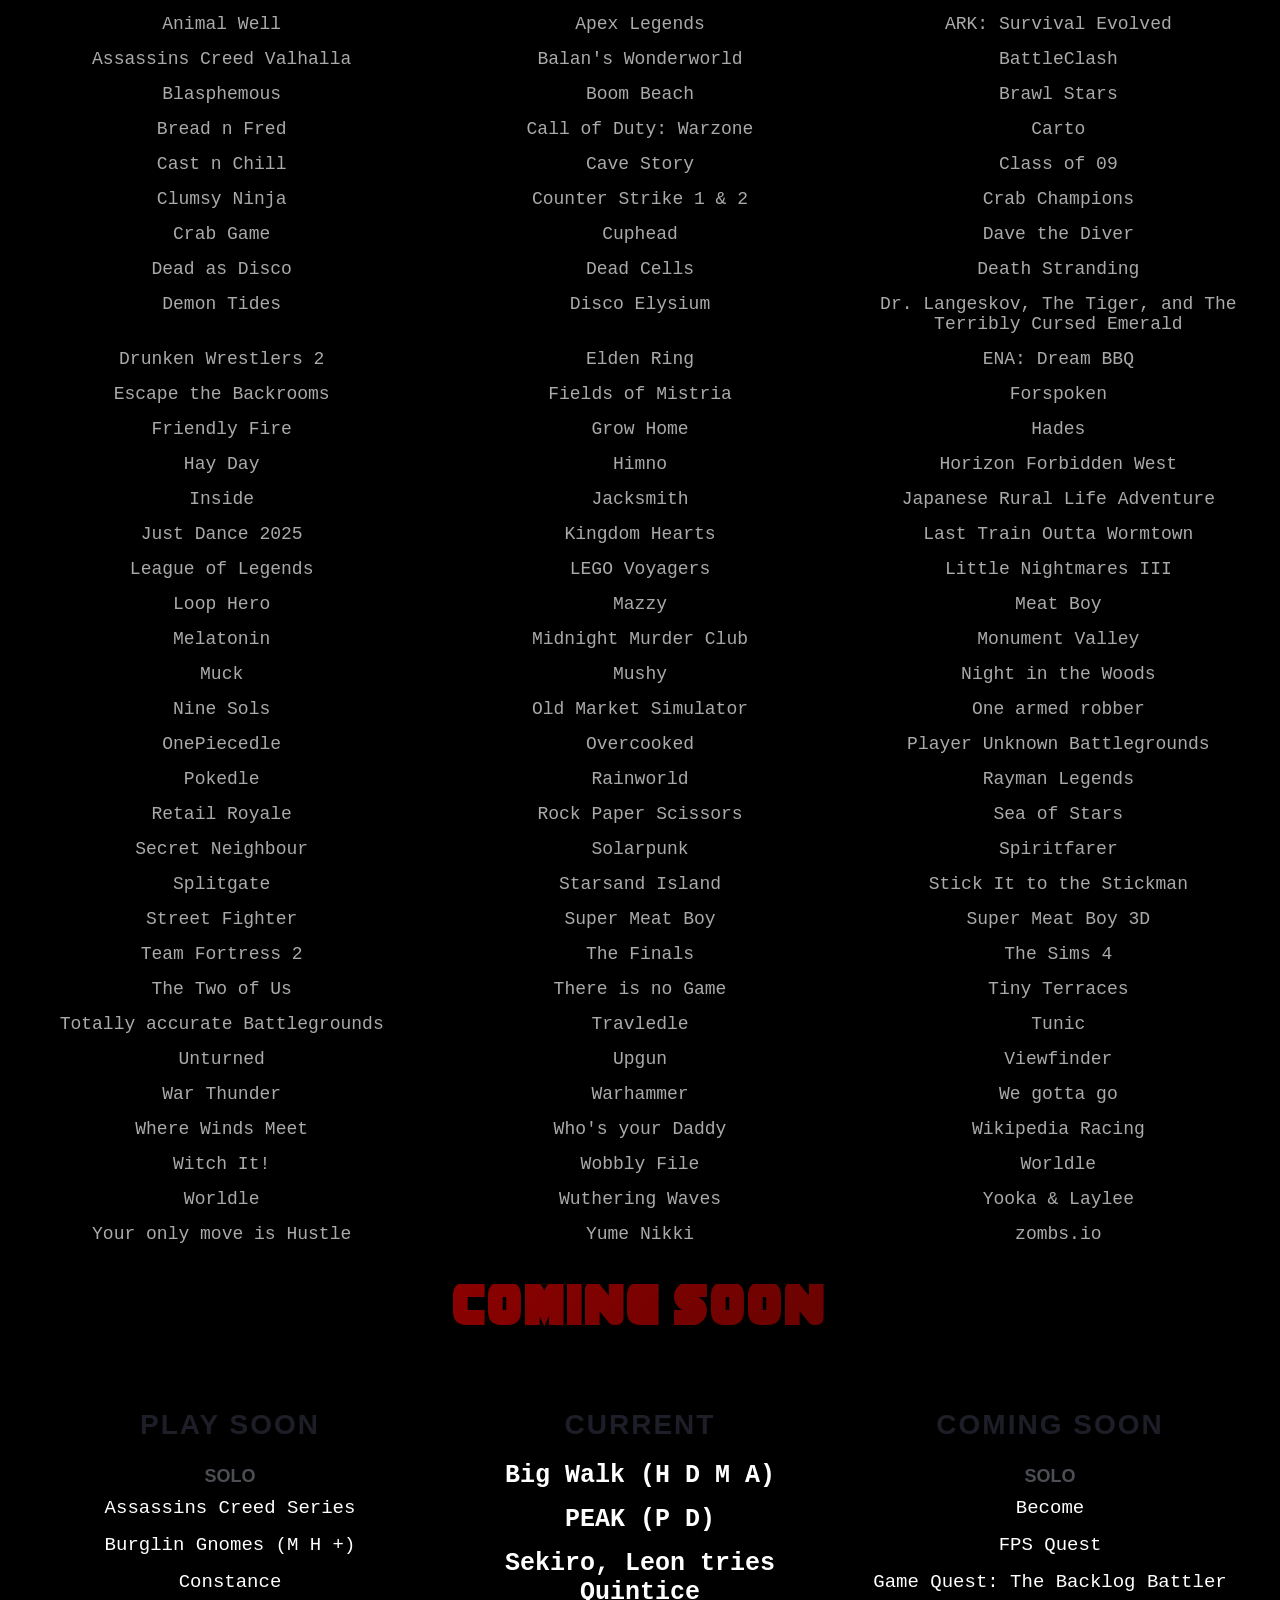
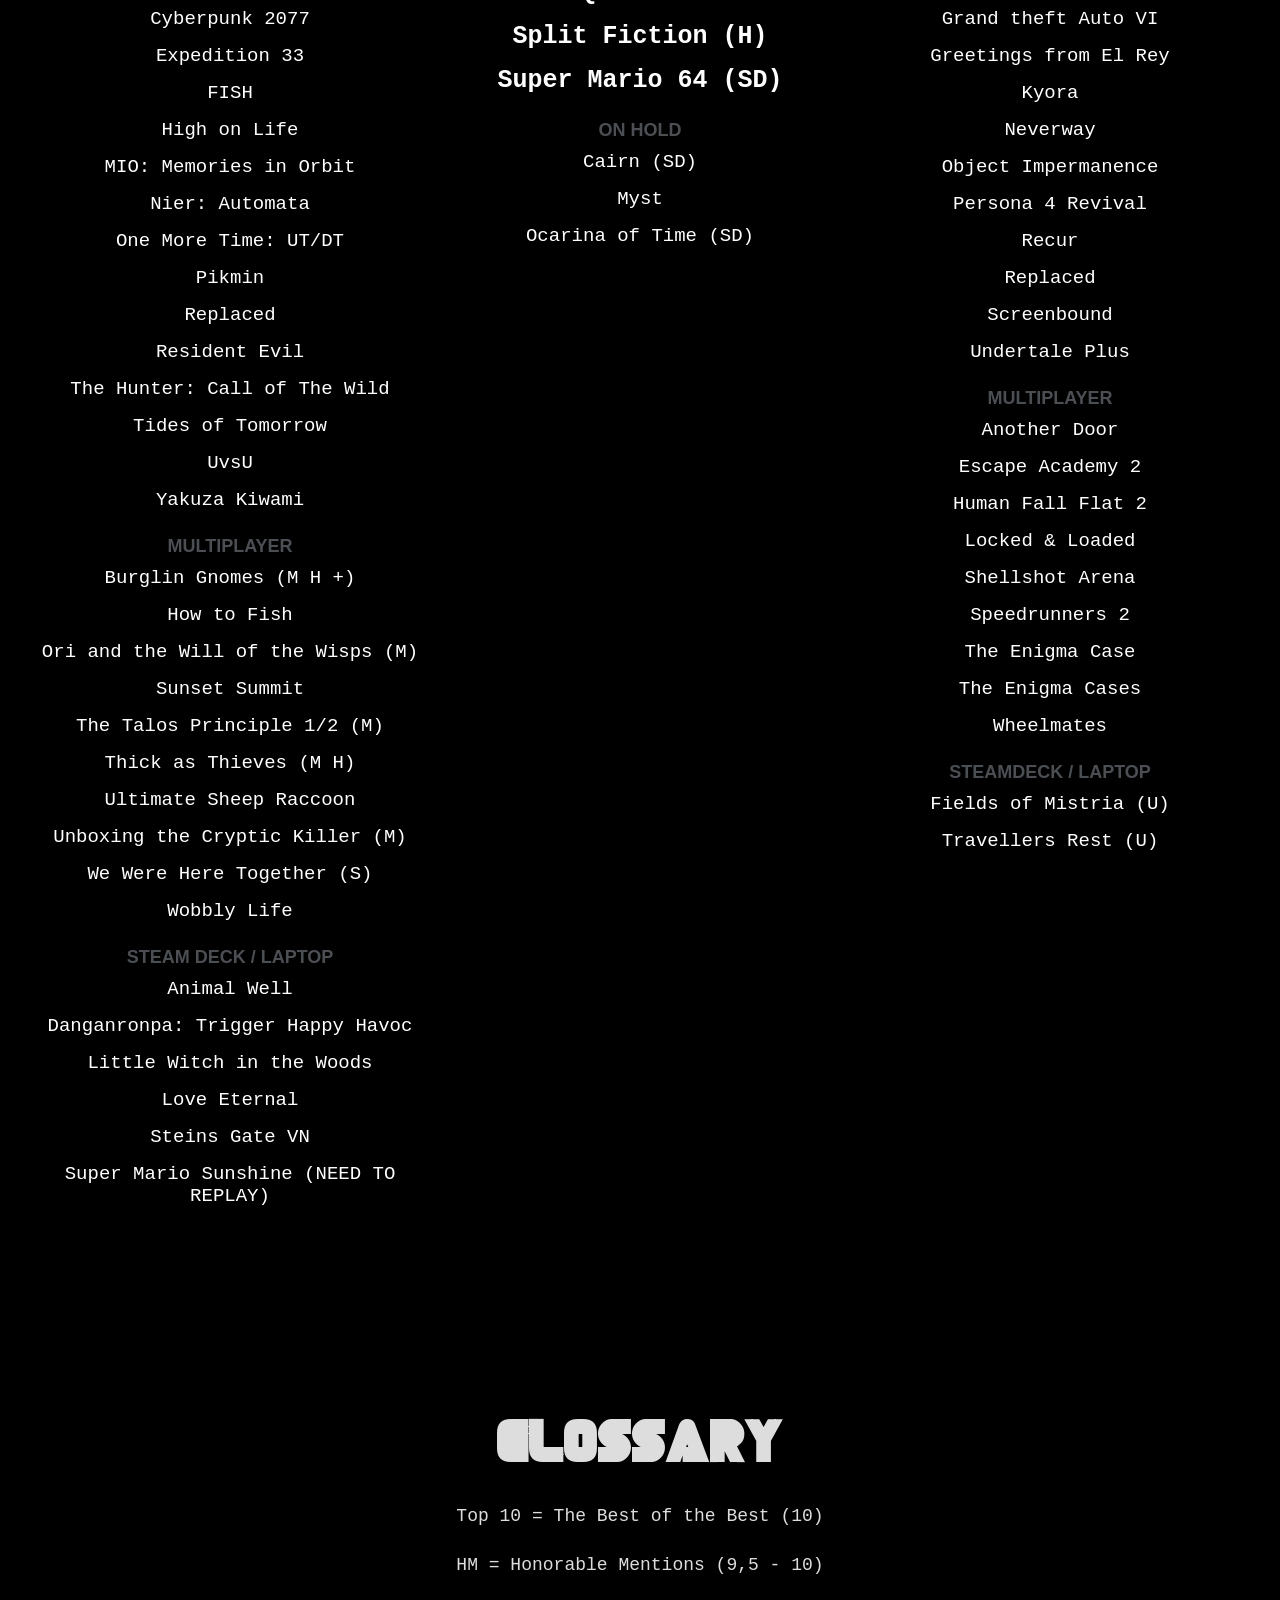
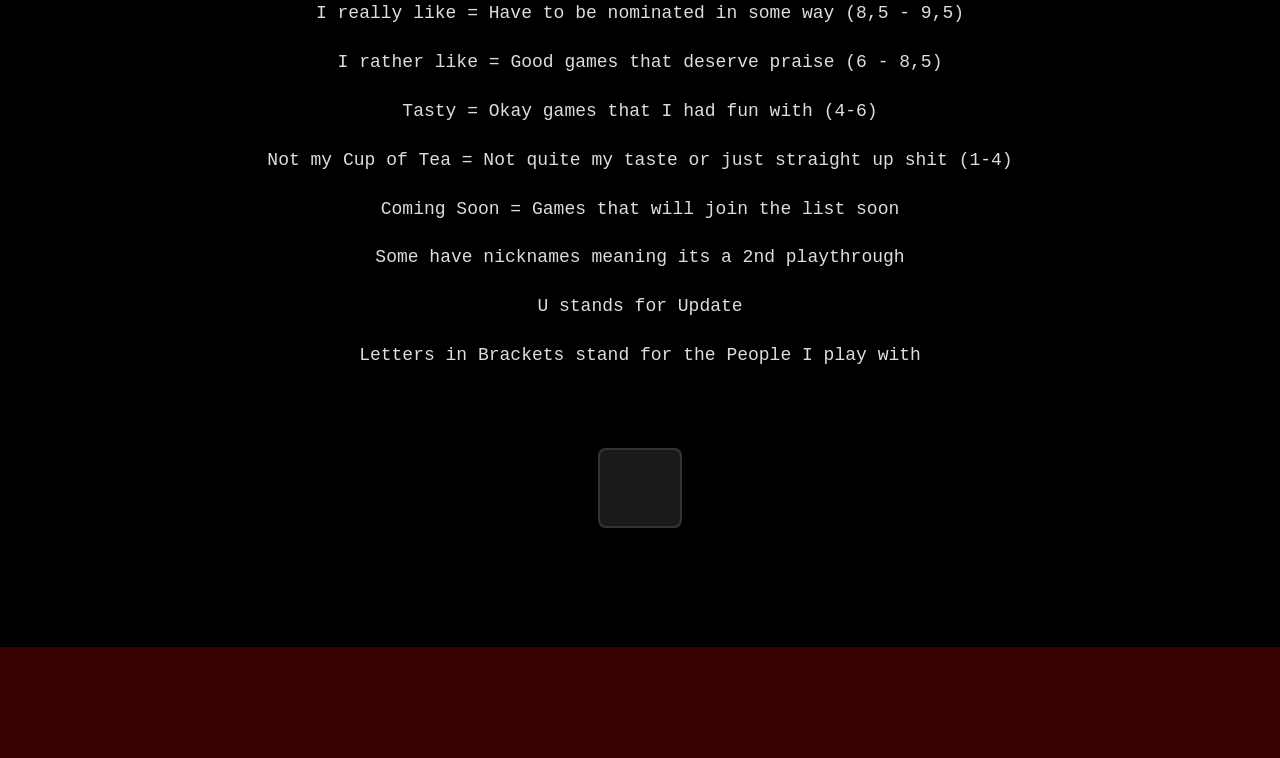
==== commit 7584cc30: "Update games.html" ====
--- a/games.html
+++ b/games.html
@@ -305,6 +305,7 @@
 		<p> Not my Cup of Tea = Not quite my taste or just straight up shit (1-4) </p>
 	    <p> Coming Soon = Games that will join the list soon </p>
 
+		<p> Some have nicknames meaning its a 2nd playthrough </p> 
 		<p> U stands for Update </p>
         <p> Letters in Brackets stand for the People I play with </p>
 
